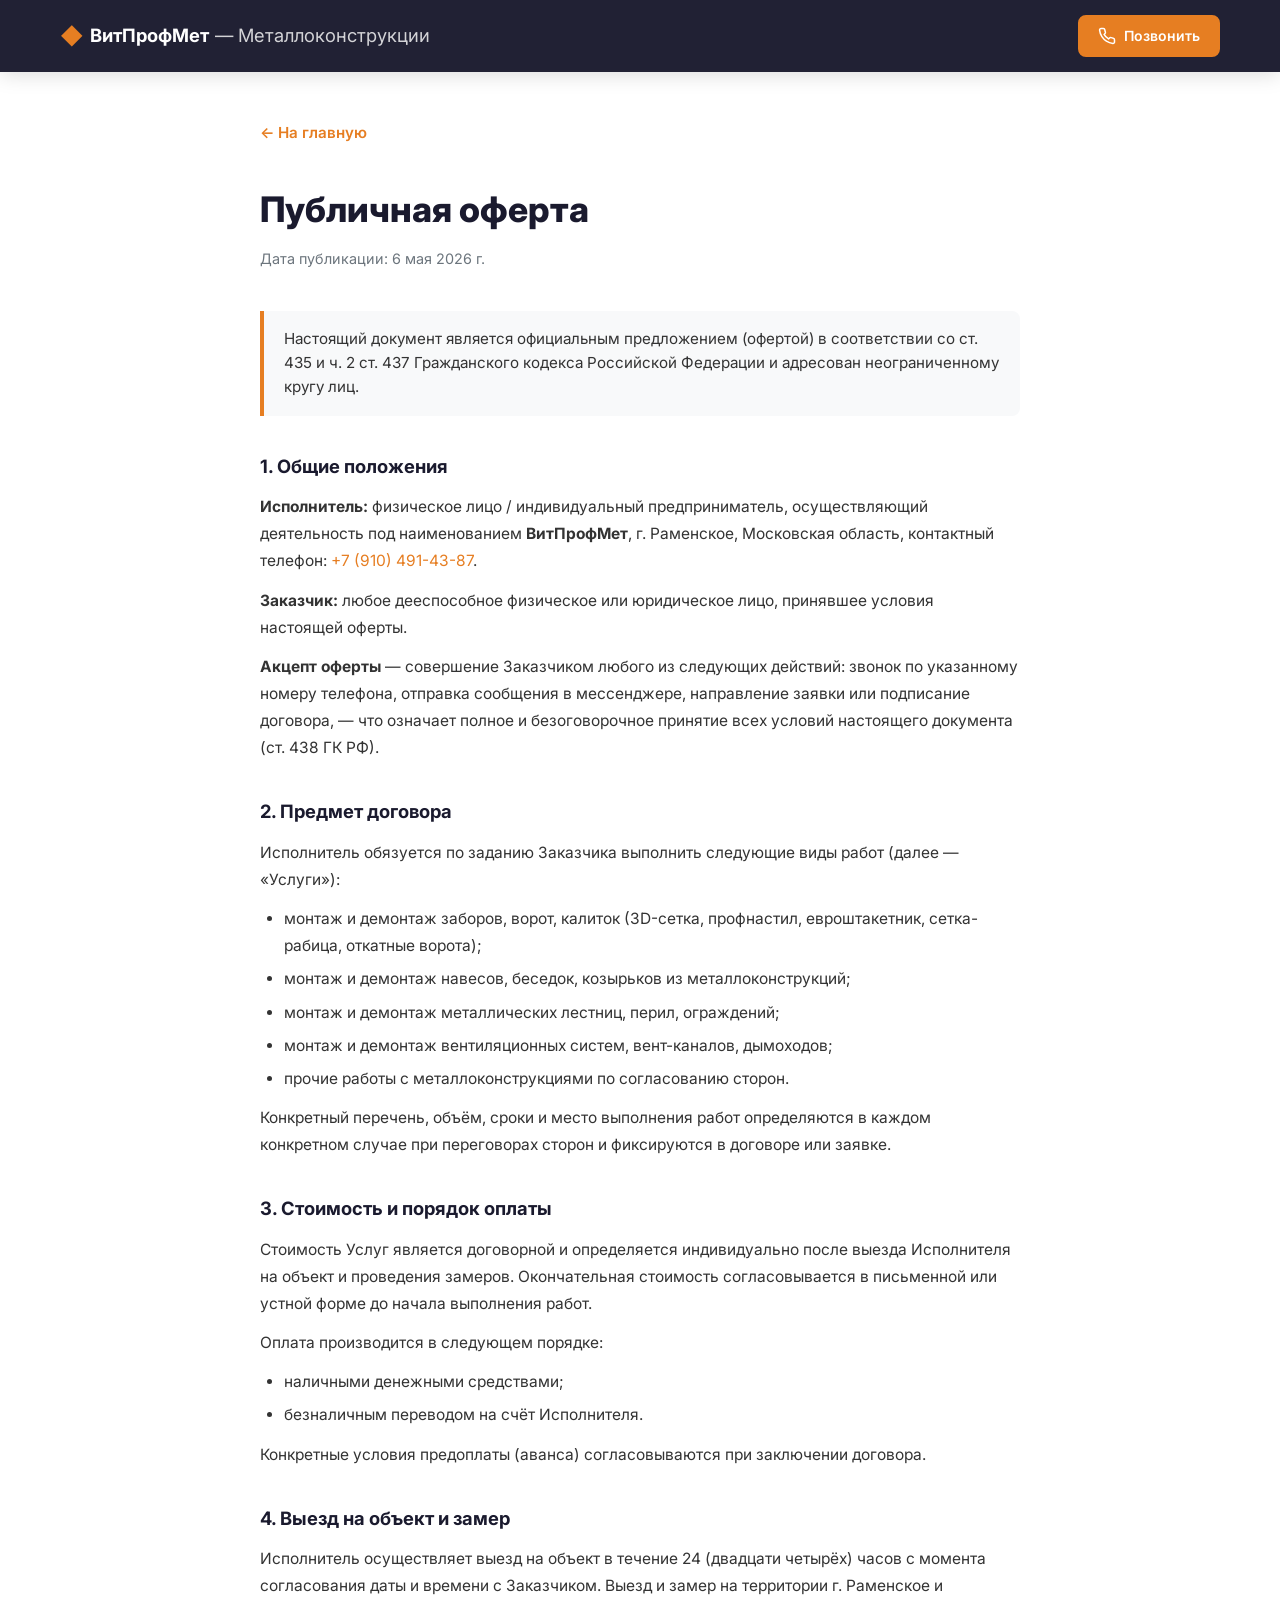
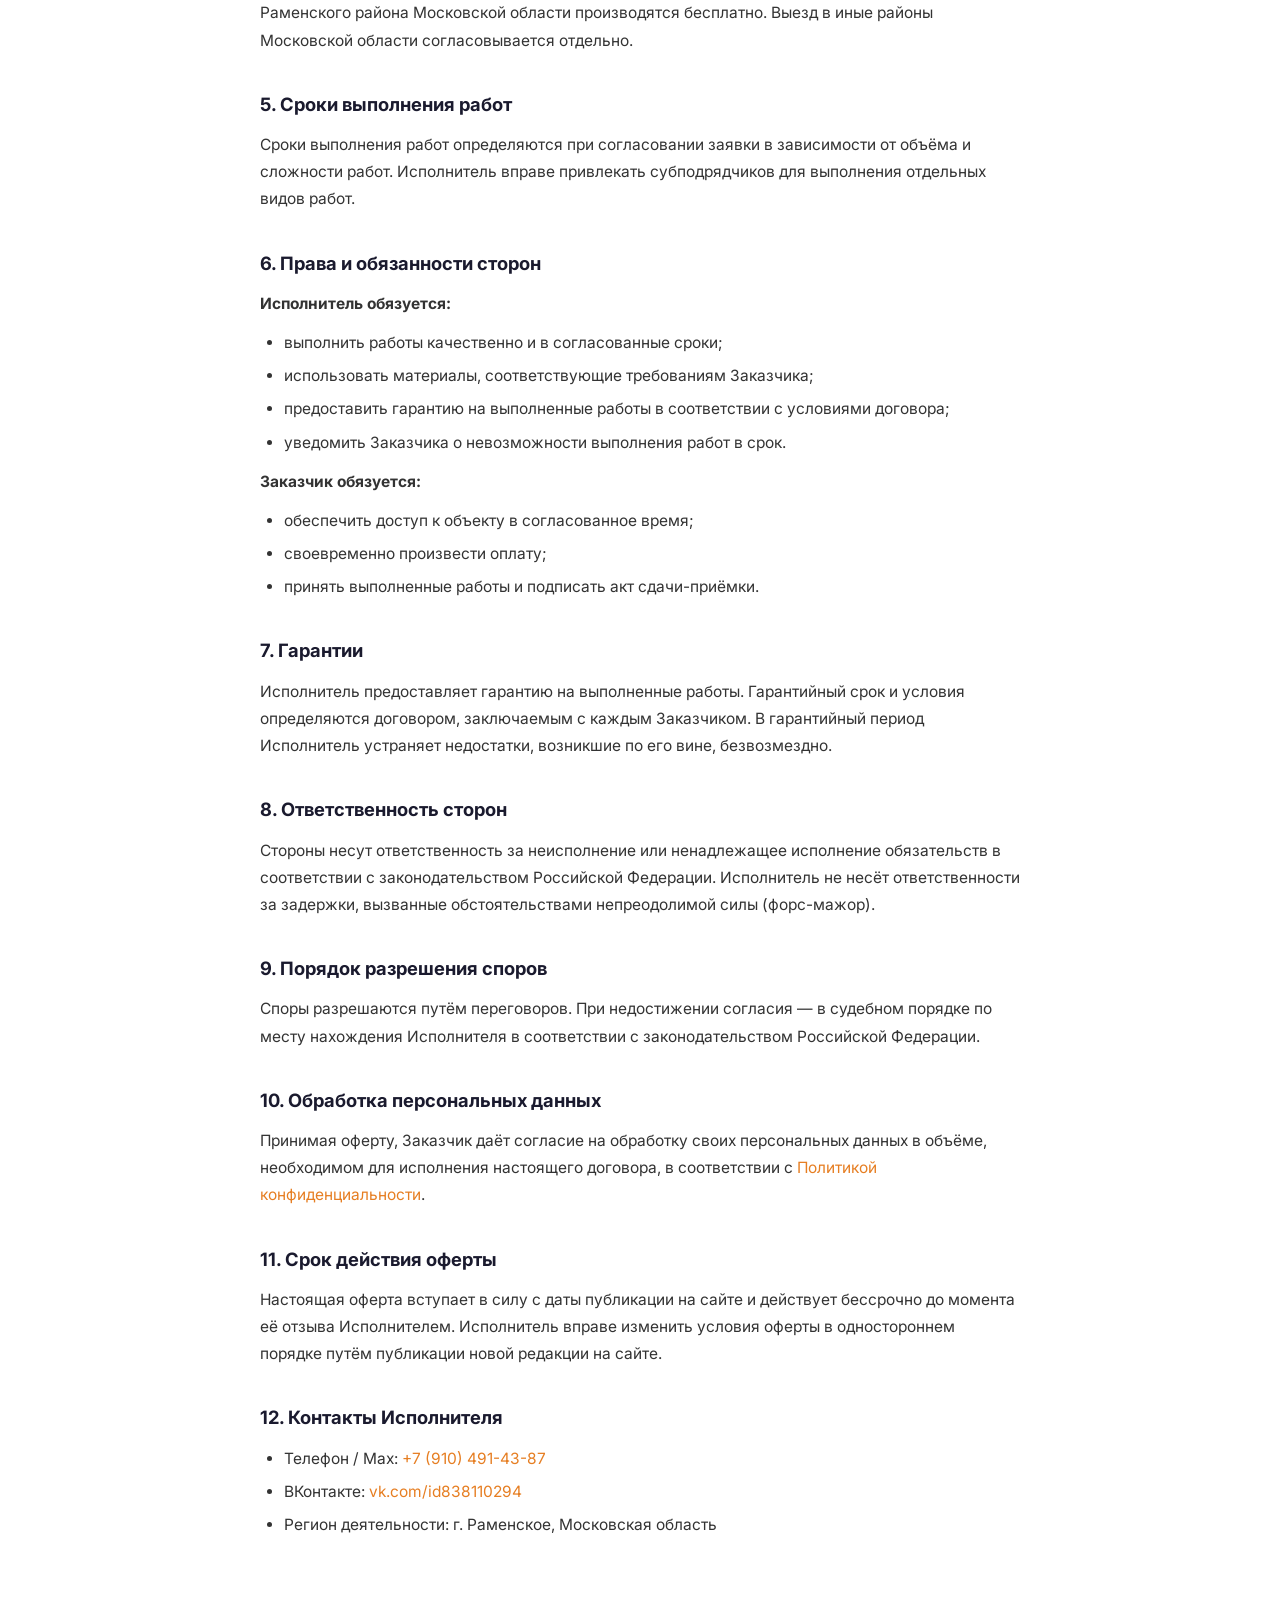
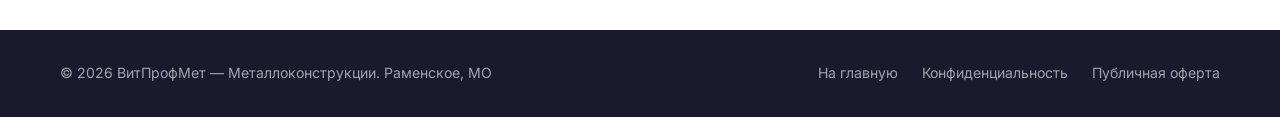
==== offer.html @ 7f03162c "feat: политика конфиденциальности и публичная оферта (152-ФЗ, ст.437 ГК РФ)" ====
<!DOCTYPE html>
<html lang="ru">
<head>
    <meta charset="UTF-8">
    <meta name="viewport" content="width=device-width, initial-scale=1.0">
    <meta name="description" content="Публичная оферта ВитПрофМет — условия оказания услуг по монтажу металлоконструкций">
    <meta name="robots" content="noindex, follow">
    <title>Публичная оферта — ВитПрофМет</title>
    <link rel="icon" type="image/svg+xml" href="data:image/svg+xml,%3Csvg xmlns='http://www.w3.org/2000/svg' viewBox='0 0 64 64'%3E%3Crect width='64' height='64' rx='12' fill='%231a1a2e'/%3E%3Ctext x='50%25' y='54%25' text-anchor='middle' dominant-baseline='middle' font-family='Arial,sans-serif' font-weight='800' font-size='30' fill='%23e67e22'%3EВ%3C/text%3E%3C/svg%3E">
    <link rel="preconnect" href="https://fonts.googleapis.com">
    <link rel="preconnect" href="https://fonts.gstatic.com" crossorigin>
    <link href="https://fonts.googleapis.com/css2?family=Inter:wght@400;600;700;800&display=swap" rel="stylesheet">
    <link rel="stylesheet" href="css/style.css">
    <style>
        .legal-page { padding: 120px 0 80px; min-height: 100vh; background: var(--clr-bg); }
        .legal-page .container { max-width: 800px; }
        .legal-page h1 { font-size: clamp(1.6rem, 3vw, 2.2rem); font-weight: 800; color: var(--clr-dark); margin-bottom: 8px; }
        .legal-page .legal-date { color: var(--clr-text-muted); font-size: 0.9rem; margin-bottom: 40px; }
        .legal-page h2 { font-size: 1.15rem; font-weight: 700; color: var(--clr-dark); margin: 36px 0 12px; }
        .legal-page p, .legal-page li { color: var(--clr-text); line-height: 1.75; font-size: 0.97rem; margin-bottom: 12px; }
        .legal-page ul, .legal-page ol { padding-left: 24px; margin-bottom: 12px; }
        .legal-page ul li, .legal-page ol li { margin-bottom: 6px; }
        .legal-page a { color: var(--clr-accent); }
        .legal-page a:hover { text-decoration: underline; }
        .legal-back { display: inline-flex; align-items: center; gap: 8px; color: var(--clr-accent); font-weight: 600; margin-bottom: 36px; font-size: 0.95rem; transition: gap 0.2s; }
        .legal-back:hover { gap: 12px; }
        .header { background: rgba(26,26,46,0.97) !important; }
        .offer-box { background: var(--clr-light); border-left: 4px solid var(--clr-accent); border-radius: 0 var(--radius-sm) var(--radius-sm) 0; padding: 16px 20px; margin: 24px 0; font-size: 0.95rem; color: var(--clr-text); }
    </style>
</head>
<body>

    <header class="header scrolled" id="header">
        <div class="container header__inner">
            <a href="index.html" class="header__logo">
                <span class="logo__icon">&#9670;</span>
                ВитПрофМет<span class="logo__accent"> — Металлоконструкции</span>
            </a>
            <a href="tel:+79104914387" class="header__phone btn btn--small">
                <svg width="18" height="18" viewBox="0 0 24 24" fill="none" stroke="currentColor" stroke-width="2" stroke-linecap="round" stroke-linejoin="round"><path d="M22 16.92v3a2 2 0 0 1-2.18 2 19.79 19.79 0 0 1-8.63-3.07 19.5 19.5 0 0 1-6-6 19.79 19.79 0 0 1-3.07-8.67A2 2 0 0 1 4.11 2h3a2 2 0 0 1 2 1.72c.127.96.361 1.903.7 2.81a2 2 0 0 1-.45 2.11L8.09 9.91a16 16 0 0 0 6 6l1.27-1.27a2 2 0 0 1 2.11-.45c.907.339 1.85.573 2.81.7A2 2 0 0 1 22 16.92z"/></svg>
                Позвонить
            </a>
        </div>
    </header>

    <main class="legal-page">
        <div class="container">
            <a href="index.html" class="legal-back">&#8592; На главную</a>

            <h1>Публичная оферта</h1>
            <p class="legal-date">Дата публикации: 6 мая 2026 г.</p>

            <div class="offer-box">
                Настоящий документ является официальным предложением (офертой) в соответствии со ст. 435 и ч. 2 ст. 437 Гражданского кодекса Российской Федерации и адресован неограниченному кругу лиц.
            </div>

            <h2>1. Общие положения</h2>
            <p><strong>Исполнитель:</strong> физическое лицо / индивидуальный предприниматель, осуществляющий деятельность под наименованием <strong>ВитПрофМет</strong>, г. Раменское, Московская область, контактный телефон: <a href="tel:+79104914387">+7 (910) 491-43-87</a>.</p>
            <p><strong>Заказчик:</strong> любое дееспособное физическое или юридическое лицо, принявшее условия настоящей оферты.</p>
            <p><strong>Акцепт оферты</strong> — совершение Заказчиком любого из следующих действий: звонок по указанному номеру телефона, отправка сообщения в мессенджере, направление заявки или подписание договора, — что означает полное и безоговорочное принятие всех условий настоящего документа (ст. 438 ГК РФ).</p>

            <h2>2. Предмет договора</h2>
            <p>Исполнитель обязуется по заданию Заказчика выполнить следующие виды работ (далее — «Услуги»):</p>
            <ul>
                <li>монтаж и демонтаж заборов, ворот, калиток (3D-сетка, профнастил, евроштакетник, сетка-рабица, откатные ворота);</li>
                <li>монтаж и демонтаж навесов, беседок, козырьков из металлоконструкций;</li>
                <li>монтаж и демонтаж металлических лестниц, перил, ограждений;</li>
                <li>монтаж и демонтаж вентиляционных систем, вент-каналов, дымоходов;</li>
                <li>прочие работы с металлоконструкциями по согласованию сторон.</li>
            </ul>
            <p>Конкретный перечень, объём, сроки и место выполнения работ определяются в каждом конкретном случае при переговорах сторон и фиксируются в договоре или заявке.</p>

            <h2>3. Стоимость и порядок оплаты</h2>
            <p>Стоимость Услуг является договорной и определяется индивидуально после выезда Исполнителя на объект и проведения замеров. Окончательная стоимость согласовывается в письменной или устной форме до начала выполнения работ.</p>
            <p>Оплата производится в следующем порядке:</p>
            <ul>
                <li>наличными денежными средствами;</li>
                <li>безналичным переводом на счёт Исполнителя.</li>
            </ul>
            <p>Конкретные условия предоплаты (аванса) согласовываются при заключении договора.</p>

            <h2>4. Выезд на объект и замер</h2>
            <p>Исполнитель осуществляет выезд на объект в течение 24 (двадцати четырёх) часов с момента согласования даты и времени с Заказчиком. Выезд и замер на территории г. Раменское и Раменского района Московской области производятся бесплатно. Выезд в иные районы Московской области согласовывается отдельно.</p>

            <h2>5. Сроки выполнения работ</h2>
            <p>Сроки выполнения работ определяются при согласовании заявки в зависимости от объёма и сложности работ. Исполнитель вправе привлекать субподрядчиков для выполнения отдельных видов работ.</p>

            <h2>6. Права и обязанности сторон</h2>
            <p><strong>Исполнитель обязуется:</strong></p>
            <ul>
                <li>выполнить работы качественно и в согласованные сроки;</li>
                <li>использовать материалы, соответствующие требованиям Заказчика;</li>
                <li>предоставить гарантию на выполненные работы в соответствии с условиями договора;</li>
                <li>уведомить Заказчика о невозможности выполнения работ в срок.</li>
            </ul>
            <p><strong>Заказчик обязуется:</strong></p>
            <ul>
                <li>обеспечить доступ к объекту в согласованное время;</li>
                <li>своевременно произвести оплату;</li>
                <li>принять выполненные работы и подписать акт сдачи-приёмки.</li>
            </ul>

            <h2>7. Гарантии</h2>
            <p>Исполнитель предоставляет гарантию на выполненные работы. Гарантийный срок и условия определяются договором, заключаемым с каждым Заказчиком. В гарантийный период Исполнитель устраняет недостатки, возникшие по его вине, безвозмездно.</p>

            <h2>8. Ответственность сторон</h2>
            <p>Стороны несут ответственность за неисполнение или ненадлежащее исполнение обязательств в соответствии с законодательством Российской Федерации. Исполнитель не несёт ответственности за задержки, вызванные обстоятельствами непреодолимой силы (форс-мажор).</p>

            <h2>9. Порядок разрешения споров</h2>
            <p>Споры разрешаются путём переговоров. При недостижении согласия — в судебном порядке по месту нахождения Исполнителя в соответствии с законодательством Российской Федерации.</p>

            <h2>10. Обработка персональных данных</h2>
            <p>Принимая оферту, Заказчик даёт согласие на обработку своих персональных данных в объёме, необходимом для исполнения настоящего договора, в соответствии с <a href="privacy.html">Политикой конфиденциальности</a>.</p>

            <h2>11. Срок действия оферты</h2>
            <p>Настоящая оферта вступает в силу с даты публикации на сайте и действует бессрочно до момента её отзыва Исполнителем. Исполнитель вправе изменить условия оферты в одностороннем порядке путём публикации новой редакции на сайте.</p>

            <h2>12. Контакты Исполнителя</h2>
            <ul>
                <li>Телефон / Max: <a href="tel:+79104914387">+7 (910) 491-43-87</a></li>
                <li>ВКонтакте: <a href="https://vk.com/id838110294" target="_blank" rel="noopener">vk.com/id838110294</a></li>
                <li>Регион деятельности: г. Раменское, Московская область</li>
            </ul>
        </div>
    </main>

    <footer class="footer">
        <div class="container footer__inner">
            <p class="footer__copy">&copy; 2026 ВитПрофМет — Металлоконструкции. Раменское, МО</p>
            <div class="footer__links">
                <a href="index.html">На главную</a>
                <a href="privacy.html">Конфиденциальность</a>
                <a href="offer.html">Публичная оферта</a>
            </div>
        </div>
    </footer>

</body>
</html>
---- css/style.css ----
/* ===== RESET & BASE ===== */
*,
*::before,
*::after {
    margin: 0;
    padding: 0;
    box-sizing: border-box;
}

:root {
    --clr-dark: #1a1a2e;
    --clr-dark-alt: #16213e;
    --clr-accent: #e67e22;
    --clr-accent-hover: #d35400;
    --clr-light: #f8f9fa;
    --clr-bg: #ffffff;
    --clr-text: #333333;
    --clr-text-muted: #6c757d;
    --clr-border: #dee2e6;
    --font: 'Inter', system-ui, -apple-system, sans-serif;
    --header-h: 72px;
    --radius: 12px;
    --radius-sm: 8px;
    --shadow: 0 4px 24px rgba(0, 0, 0, 0.08);
    --shadow-lg: 0 8px 40px rgba(0, 0, 0, 0.12);
    --transition: 0.3s ease;
}

html {
    scroll-behavior: smooth;
    scroll-padding-top: var(--header-h);
}

body {
    font-family: var(--font);
    color: var(--clr-text);
    background: var(--clr-bg);
    line-height: 1.6;
    -webkit-font-smoothing: antialiased;
}

img {
    display: block;
    max-width: 100%;
    height: auto;
}

a {
    text-decoration: none;
    color: inherit;
}

.container {
    width: 100%;
    max-width: 1200px;
    margin: 0 auto;
    padding: 0 20px;
}

/* ===== BUTTONS ===== */
.btn {
    display: inline-flex;
    align-items: center;
    gap: 8px;
    font-family: var(--font);
    font-weight: 600;
    border: 2px solid transparent;
    border-radius: var(--radius-sm);
    cursor: pointer;
    transition: all var(--transition);
    white-space: nowrap;
}

.btn--small {
    padding: 8px 18px;
    font-size: 0.875rem;
}

.btn--large {
    padding: 14px 32px;
    font-size: 1.05rem;
}

.btn--primary {
    background: var(--clr-accent);
    color: #fff;
    border-color: var(--clr-accent);
}

.btn--primary:hover {
    background: var(--clr-accent-hover);
    border-color: var(--clr-accent-hover);
    transform: translateY(-2px);
    box-shadow: 0 4px 16px rgba(230, 126, 34, 0.4);
}

.btn--outline {
    background: transparent;
    color: #fff;
    border-color: rgba(255, 255, 255, 0.5);
}

.btn--outline:hover {
    background: rgba(255, 255, 255, 0.1);
    border-color: #fff;
    transform: translateY(-2px);
}

/* ===== HEADER ===== */
.header {
    position: fixed;
    top: 0;
    left: 0;
    right: 0;
    z-index: 1000;
    height: var(--header-h);
    background: transparent;
    transition: all var(--transition);
}

.header.scrolled {
    background: rgba(26, 26, 46, 0.95);
    backdrop-filter: blur(12px);
    box-shadow: 0 2px 20px rgba(0, 0, 0, 0.15);
}

.header__inner {
    display: flex;
    align-items: center;
    justify-content: space-between;
    height: 100%;
}

.header__logo {
    font-size: 1.15rem;
    font-weight: 700;
    color: #fff;
    display: flex;
    align-items: center;
    gap: 6px;
}

.logo__icon {
    color: var(--clr-accent);
    font-size: 1.4rem;
}

.logo__accent {
    font-weight: 400;
    opacity: 0.8;
}

.header__nav {
    display: flex;
    gap: 32px;
}

.nav__link {
    color: rgba(255, 255, 255, 0.85);
    font-size: 0.95rem;
    font-weight: 500;
    transition: color var(--transition);
    position: relative;
}

.nav__link::after {
    content: '';
    position: absolute;
    bottom: -4px;
    left: 0;
    width: 0;
    height: 2px;
    background: var(--clr-accent);
    transition: width var(--transition);
}

.nav__link:hover {
    color: #fff;
}

.nav__link:hover::after {
    width: 100%;
}

.header__phone {
    background: var(--clr-accent);
    color: #fff;
    border-color: var(--clr-accent);
}

.header__phone:hover {
    background: var(--clr-accent-hover);
    border-color: var(--clr-accent-hover);
}

.burger {
    display: none;
    flex-direction: column;
    gap: 5px;
    background: none;
    border: none;
    cursor: pointer;
    padding: 4px;
    z-index: 1001;
}

.burger span {
    display: block;
    width: 26px;
    height: 2.5px;
    background: #fff;
    border-radius: 2px;
    transition: all var(--transition);
}

.burger.active span:nth-child(1) {
    transform: rotate(45deg) translate(5px, 5px);
}

.burger.active span:nth-child(2) {
    opacity: 0;
}

.burger.active span:nth-child(3) {
    transform: rotate(-45deg) translate(5px, -5px);
}

/* ===== HERO ===== */
.hero {
    position: relative;
    min-height: 100vh;
    display: flex;
    align-items: center;
    justify-content: center;
    background: url('../img/full/canopies-05.jpg') center/cover no-repeat;
    overflow: hidden;
}

.hero__overlay {
    position: absolute;
    inset: 0;
    background: linear-gradient(
        135deg,
        rgba(26, 26, 46, 0.92) 0%,
        rgba(22, 33, 62, 0.82) 50%,
        rgba(26, 26, 46, 0.88) 100%
    );
}

.hero__content {
    position: relative;
    z-index: 1;
    text-align: center;
    padding: 120px 20px 80px;
}

.hero__title {
    font-size: clamp(2rem, 5vw, 3.5rem);
    font-weight: 800;
    color: #fff;
    line-height: 1.15;
    margin-bottom: 20px;
}

.hero__title span {
    color: var(--clr-accent);
}

.hero__subtitle {
    font-size: clamp(1rem, 2vw, 1.25rem);
    color: rgba(255, 255, 255, 0.75);
    max-width: 600px;
    margin: 0 auto 40px;
    line-height: 1.7;
}

.hero__actions {
    display: flex;
    gap: 16px;
    justify-content: center;
    flex-wrap: wrap;
}

.hero__badge {
    display: inline-flex;
    align-items: center;
    gap: 10px;
    padding: 8px 18px;
    background: rgba(230, 126, 34, 0.12);
    border: 1px solid rgba(230, 126, 34, 0.35);
    color: #fff;
    font-size: 0.88rem;
    font-weight: 500;
    border-radius: 100px;
    margin-bottom: 28px;
    backdrop-filter: blur(8px);
    animation: fadeInDown 0.8s ease;
}

.hero__badge-dot {
    width: 8px;
    height: 8px;
    border-radius: 50%;
    background: var(--clr-accent);
    box-shadow: 0 0 0 0 rgba(230, 126, 34, 0.7);
    animation: pulse 2s infinite;
}

.hero__grid {
    position: absolute;
    inset: 0;
    background-image:
        linear-gradient(rgba(255, 255, 255, 0.04) 1px, transparent 1px),
        linear-gradient(90deg, rgba(255, 255, 255, 0.04) 1px, transparent 1px);
    background-size: 60px 60px;
    -webkit-mask-image: radial-gradient(ellipse at center, #000 20%, transparent 75%);
    mask-image: radial-gradient(ellipse at center, #000 20%, transparent 75%);
    z-index: 0;
}

.hero__stats {
    display: grid;
    grid-template-columns: repeat(4, 1fr);
    gap: 20px;
    max-width: 720px;
    margin: 56px auto 0;
    padding-top: 36px;
    border-top: 1px solid rgba(255, 255, 255, 0.12);
}

.hero-stat {
    text-align: center;
}

.hero-stat__num {
    font-size: clamp(1.6rem, 3.5vw, 2.4rem);
    font-weight: 800;
    color: var(--clr-accent);
    line-height: 1;
    margin-bottom: 6px;
    font-variant-numeric: tabular-nums;
}

.hero-stat__label {
    font-size: 0.85rem;
    color: rgba(255, 255, 255, 0.6);
    text-transform: uppercase;
    letter-spacing: 0.08em;
}

.hero__scroll {
    position: absolute;
    bottom: 24px;
    left: 50%;
    transform: translateX(-50%);
    z-index: 2;
    opacity: 0.7;
    transition: opacity var(--transition);
}

.hero__scroll:hover {
    opacity: 1;
}

.hero__scroll-mouse {
    display: block;
    width: 22px;
    height: 36px;
    border: 2px solid rgba(255, 255, 255, 0.6);
    border-radius: 14px;
    position: relative;
}

.hero__scroll-mouse span {
    position: absolute;
    top: 6px;
    left: 50%;
    transform: translateX(-50%);
    width: 3px;
    height: 8px;
    background: #fff;
    border-radius: 2px;
    animation: scrollWheel 1.8s infinite;
}

@keyframes scrollWheel {
    0% { opacity: 1; top: 6px; }
    100% { opacity: 0; top: 20px; }
}

@keyframes pulse {
    0% { box-shadow: 0 0 0 0 rgba(230, 126, 34, 0.7); }
    70% { box-shadow: 0 0 0 10px rgba(230, 126, 34, 0); }
    100% { box-shadow: 0 0 0 0 rgba(230, 126, 34, 0); }
}

@keyframes fadeInDown {
    from { opacity: 0; transform: translateY(-20px); }
    to { opacity: 1; transform: translateY(0); }
}

/* ===== REVEAL ANIMATIONS ===== */
.reveal {
    opacity: 0;
    transform: translateY(30px);
    transition: opacity 0.7s ease, transform 0.7s ease;
}

.reveal.is-visible {
    opacity: 1;
    transform: translateY(0);
}

@media (prefers-reduced-motion: reduce) {
    .reveal { opacity: 1; transform: none; transition: none; }
    .hero__badge, .hero-stat__num, .hero__scroll-mouse span { animation: none; }
}

/* ===== FAB (mobile call button) ===== */
.fab-call {
    position: fixed;
    bottom: 20px;
    right: 20px;
    width: 56px;
    height: 56px;
    background: var(--clr-accent);
    color: #fff;
    border-radius: 50%;
    display: none;
    align-items: center;
    justify-content: center;
    box-shadow: 0 8px 24px rgba(230, 126, 34, 0.45);
    z-index: 900;
    animation: pulseFab 2.5s infinite;
}

@keyframes pulseFab {
    0%, 100% { box-shadow: 0 8px 24px rgba(230, 126, 34, 0.45), 0 0 0 0 rgba(230, 126, 34, 0.5); }
    50% { box-shadow: 0 8px 24px rgba(230, 126, 34, 0.45), 0 0 0 14px rgba(230, 126, 34, 0); }
}

/* ===== SECTION TITLES ===== */
.section__title {
    text-align: center;
    font-size: clamp(1.6rem, 3.5vw, 2.4rem);
    font-weight: 800;
    color: var(--clr-dark);
    margin-bottom: 12px;
}

.section__subtitle {
    text-align: center;
    color: var(--clr-text-muted);
    font-size: 1.05rem;
    max-width: 520px;
    margin: 0 auto 48px;
}

/* ===== ABOUT ===== */
.about {
    padding: 100px 0;
    background: var(--clr-dark);
    position: relative;
    overflow: hidden;
}

.about::before {
    content: '';
    position: absolute;
    top: -100px;
    right: -100px;
    width: 400px;
    height: 400px;
    background: radial-gradient(circle, rgba(230, 126, 34, 0.15) 0%, transparent 70%);
    pointer-events: none;
}

.section__title--light {
    color: #fff;
}

.section__subtitle--light {
    color: rgba(255, 255, 255, 0.55);
}

.about__grid {
    display: grid;
    grid-template-columns: repeat(auto-fit, minmax(260px, 1fr));
    gap: 20px;
    position: relative;
    z-index: 1;
}

.about-card {
    background: rgba(255, 255, 255, 0.04);
    border: 1px solid rgba(255, 255, 255, 0.08);
    border-radius: var(--radius);
    padding: 32px 28px;
    text-align: left;
    transition: all var(--transition);
    position: relative;
    overflow: hidden;
}

.about-card::before {
    content: '';
    position: absolute;
    left: 0;
    top: 0;
    bottom: 0;
    width: 3px;
    background: var(--clr-accent);
    transform: scaleY(0);
    transform-origin: top;
    transition: transform var(--transition);
}

.about-card:hover {
    background: rgba(255, 255, 255, 0.07);
    border-color: rgba(230, 126, 34, 0.4);
    transform: translateY(-4px);
}

.about-card:hover::before {
    transform: scaleY(1);
}

.about-card__icon {
    width: 52px;
    height: 52px;
    display: flex;
    align-items: center;
    justify-content: center;
    background: rgba(230, 126, 34, 0.12);
    color: var(--clr-accent);
    border-radius: var(--radius-sm);
    margin-bottom: 18px;
    transition: all var(--transition);
}

.about-card:hover .about-card__icon {
    background: var(--clr-accent);
    color: #fff;
    transform: scale(1.05) rotate(-4deg);
}

.about-card__title {
    font-size: 1.1rem;
    font-weight: 700;
    color: #fff;
    margin-bottom: 8px;
    line-height: 1.3;
}

.about-card__label {
    font-size: 0.92rem;
    color: rgba(255, 255, 255, 0.6);
    line-height: 1.5;
}

/* ===== PROCESS ===== */
.process {
    padding: 100px 0;
    background: var(--clr-light);
}

.process__grid {
    display: grid;
    grid-template-columns: repeat(4, 1fr);
    gap: 24px;
    counter-reset: step;
    position: relative;
}

.process__grid::before {
    content: '';
    position: absolute;
    top: 40px;
    left: 12%;
    right: 12%;
    height: 2px;
    background: repeating-linear-gradient(90deg, var(--clr-accent) 0 8px, transparent 8px 16px);
    opacity: 0.4;
    z-index: 0;
}

.process-step {
    background: #fff;
    border-radius: var(--radius);
    padding: 30px 24px;
    text-align: center;
    box-shadow: var(--shadow);
    position: relative;
    z-index: 1;
    transition: transform var(--transition), box-shadow var(--transition);
}

.process-step:hover {
    transform: translateY(-6px);
    box-shadow: var(--shadow-lg);
}

.process-step__num {
    display: inline-flex;
    align-items: center;
    justify-content: center;
    width: 56px;
    height: 56px;
    border-radius: 50%;
    background: linear-gradient(135deg, var(--clr-accent) 0%, var(--clr-accent-hover) 100%);
    color: #fff;
    font-size: 1.15rem;
    font-weight: 800;
    margin: 0 auto 18px;
    box-shadow: 0 6px 18px rgba(230, 126, 34, 0.35);
}

.process-step__title {
    font-size: 1.2rem;
    font-weight: 700;
    color: var(--clr-dark);
    margin-bottom: 10px;
}

.process-step__text {
    font-size: 0.95rem;
    color: var(--clr-text-muted);
    line-height: 1.55;
}

/* ===== CTA ===== */
.cta {
    padding: 70px 0;
    background: linear-gradient(135deg, var(--clr-accent) 0%, var(--clr-accent-hover) 100%);
    position: relative;
    overflow: hidden;
}

.cta::before,
.cta::after {
    content: '';
    position: absolute;
    border-radius: 50%;
    background: rgba(255, 255, 255, 0.08);
    pointer-events: none;
}

.cta::before {
    width: 300px;
    height: 300px;
    top: -150px;
    left: -80px;
}

.cta::after {
    width: 240px;
    height: 240px;
    bottom: -120px;
    right: -60px;
}

.cta__inner {
    display: flex;
    align-items: center;
    justify-content: space-between;
    gap: 40px;
    flex-wrap: wrap;
    position: relative;
    z-index: 1;
}

.cta__title {
    font-size: clamp(1.6rem, 3vw, 2.25rem);
    font-weight: 800;
    color: #fff;
    margin-bottom: 8px;
}

.cta__subtitle {
    color: rgba(255, 255, 255, 0.9);
    font-size: 1.05rem;
    max-width: 560px;
}

.cta__actions {
    display: flex;
    gap: 14px;
    flex-wrap: wrap;
}

.btn--light {
    background: #fff;
    color: var(--clr-accent);
    border-color: #fff;
}

.btn--light:hover {
    background: var(--clr-dark);
    color: #fff;
    border-color: var(--clr-dark);
    transform: translateY(-2px);
}

.cta .btn--primary {
    background: var(--clr-dark);
    border-color: var(--clr-dark);
}

.cta .btn--primary:hover {
    background: #0d0d1a;
    border-color: #0d0d1a;
    box-shadow: 0 4px 16px rgba(0, 0, 0, 0.3);
}

/* ===== SERVICES ===== */
.services {
    padding: 100px 0;
    background: var(--clr-light);
}

.services__grid {
    display: grid;
    grid-template-columns: repeat(auto-fit, minmax(260px, 1fr));
    gap: 24px;
}

.service-card {
    display: flex;
    flex-direction: column;
    align-items: center;
    text-align: center;
    background: var(--clr-bg);
    border-radius: var(--radius);
    padding: 40px 28px 32px;
    box-shadow: var(--shadow);
    transition: all var(--transition);
    cursor: pointer;
    border: 2px solid transparent;
}

.service-card:hover {
    transform: translateY(-6px);
    box-shadow: var(--shadow-lg);
    border-color: var(--clr-accent);
}

.service-card__icon {
    width: 64px;
    height: 64px;
    margin-bottom: 20px;
    color: var(--clr-accent);
}

.service-card__icon svg {
    width: 100%;
    height: 100%;
}

.service-card__title {
    font-size: 1.2rem;
    font-weight: 700;
    margin-bottom: 12px;
    color: var(--clr-dark);
}

.service-card__text {
    font-size: 0.92rem;
    color: var(--clr-text-muted);
    line-height: 1.6;
    margin-bottom: 20px;
    flex-grow: 1;
}

.service-card__link {
    font-size: 0.9rem;
    font-weight: 600;
    color: var(--clr-accent);
    transition: color var(--transition);
}

.service-card:hover .service-card__link {
    color: var(--clr-accent-hover);
}

/* ===== PORTFOLIO ===== */
.portfolio {
    padding: 100px 0;
}

.portfolio__filters {
    display: flex;
    justify-content: center;
    flex-wrap: wrap;
    gap: 10px;
    margin-bottom: 40px;
}

.filter-btn {
    display: inline-flex;
    align-items: center;
    gap: 6px;
    padding: 10px 22px;
    background: var(--clr-light);
    border: 2px solid var(--clr-border);
    border-radius: 50px;
    font-family: var(--font);
    font-size: 0.9rem;
    font-weight: 600;
    color: var(--clr-text-muted);
    cursor: pointer;
    transition: all var(--transition);
}

.filter-btn:hover {
    border-color: var(--clr-accent);
    color: var(--clr-accent);
}

.filter-btn.active {
    background: var(--clr-accent);
    border-color: var(--clr-accent);
    color: #fff;
}

.filter-count {
    font-size: 0.78rem;
    opacity: 0.7;
}

.gallery {
    display: grid;
    grid-template-columns: repeat(auto-fill, minmax(200px, 1fr));
    gap: 12px;
}

.gallery-item {
    position: relative;
    border-radius: var(--radius-sm);
    overflow: hidden;
    cursor: pointer;
    aspect-ratio: 4 / 3;
    background: var(--clr-light);
}

.gallery-item img {
    width: 100%;
    height: 100%;
    object-fit: cover;
    transition: transform 0.4s ease, opacity 0.3s ease;
}

.gallery-item::after {
    content: '';
    position: absolute;
    inset: 0;
    background: rgba(26, 26, 46, 0);
    transition: background var(--transition);
}

.gallery-item:hover img {
    transform: scale(1.08);
}

.gallery-item:hover::after {
    background: rgba(26, 26, 46, 0.2);
}

.gallery-item.hidden {
    display: none;
}

/* ===== CONTACTS ===== */
.contacts {
    padding: 100px 0;
    background: var(--clr-light);
}

.contacts__grid {
    display: grid;
    grid-template-columns: repeat(auto-fit, minmax(240px, 1fr));
    gap: 24px;
}

.contact-card {
    display: flex;
    flex-direction: column;
    align-items: center;
    text-align: center;
    background: var(--clr-bg);
    border-radius: var(--radius);
    padding: 36px 24px;
    box-shadow: var(--shadow);
    transition: all var(--transition);
    border: 2px solid transparent;
}

.contact-card:hover {
    transform: translateY(-4px);
    box-shadow: var(--shadow-lg);
    border-color: var(--clr-accent);
}

.contact-card--location {
    cursor: default;
}

.contact-card--location:hover {
    transform: none;
    border-color: transparent;
}

.contact-card__icon {
    width: 56px;
    height: 56px;
    display: flex;
    align-items: center;
    justify-content: center;
    background: rgba(230, 126, 34, 0.1);
    color: var(--clr-accent);
    border-radius: 50%;
    margin-bottom: 16px;
}

.contact-card__title {
    font-size: 0.85rem;
    font-weight: 600;
    text-transform: uppercase;
    letter-spacing: 0.08em;
    color: var(--clr-text-muted);
    margin-bottom: 8px;
}

.contact-card__value {
    font-size: 1.1rem;
    font-weight: 600;
    color: var(--clr-dark);
}

/* ===== FOOTER ===== */
.footer {
    background: var(--clr-dark);
    color: rgba(255, 255, 255, 0.6);
    padding: 32px 0;
}

.footer__inner {
    display: flex;
    align-items: center;
    justify-content: space-between;
    flex-wrap: wrap;
    gap: 16px;
}

.footer__copy {
    font-size: 0.88rem;
}

.footer__links {
    display: flex;
    gap: 24px;
}

.footer__links a {
    font-size: 0.88rem;
    transition: color var(--transition);
}

.footer__links a:hover {
    color: var(--clr-accent);
}

/* ===== LIGHTBOX ===== */
.lightbox {
    position: fixed;
    inset: 0;
    z-index: 2000;
    background: rgba(0, 0, 0, 0.92);
    display: flex;
    align-items: center;
    justify-content: center;
    opacity: 0;
    visibility: hidden;
    transition: opacity 0.3s ease, visibility 0.3s ease;
}

.lightbox.active {
    opacity: 1;
    visibility: visible;
}

.lightbox__img {
    max-width: 90vw;
    max-height: 88vh;
    object-fit: contain;
    border-radius: 4px;
    user-select: none;
    transition: opacity 0.25s ease;
}

.lightbox__close {
    position: absolute;
    top: 16px;
    right: 20px;
    background: none;
    border: none;
    color: #fff;
    font-size: 2.5rem;
    cursor: pointer;
    line-height: 1;
    opacity: 0.7;
    transition: opacity var(--transition);
    z-index: 2001;
}

.lightbox__close:hover {
    opacity: 1;
}

.lightbox__prev,
.lightbox__next {
    position: absolute;
    top: 50%;
    transform: translateY(-50%);
    background: rgba(255, 255, 255, 0.1);
    border: none;
    color: #fff;
    font-size: 2rem;
    cursor: pointer;
    width: 50px;
    height: 50px;
    border-radius: 50%;
    display: flex;
    align-items: center;
    justify-content: center;
    opacity: 0.6;
    transition: all var(--transition);
    z-index: 2001;
}

.lightbox__prev:hover,
.lightbox__next:hover {
    opacity: 1;
    background: rgba(255, 255, 255, 0.2);
}

.lightbox__prev {
    left: 16px;
}

.lightbox__next {
    right: 16px;
}

.lightbox__counter {
    position: absolute;
    bottom: 20px;
    left: 50%;
    transform: translateX(-50%);
    color: rgba(255, 255, 255, 0.6);
    font-size: 0.9rem;
    font-weight: 500;
}

/* ===== RESPONSIVE ===== */
@media (max-width: 768px) {
    :root {
        --header-h: 64px;
    }

    .header__nav {
        position: fixed;
        top: 0;
        right: -100%;
        width: 280px;
        height: 100vh;
        background: var(--clr-dark);
        flex-direction: column;
        padding: 100px 40px 40px;
        gap: 24px;
        transition: right var(--transition);
        box-shadow: -4px 0 20px rgba(0, 0, 0, 0.3);
    }

    .header__nav.open {
        right: 0;
    }

    .nav__link {
        font-size: 1.15rem;
    }

    .header__phone {
        display: none;
    }

    .burger {
        display: flex;
    }

    .logo__accent {
        display: none;
    }

    .hero__content {
        padding: 100px 16px 60px;
    }

    .services {
        padding: 60px 0;
    }

    .about {
        padding: 60px 0;
    }

    .about__grid {
        grid-template-columns: repeat(2, 1fr);
        gap: 12px;
    }

    .about-card__value {
        font-size: 1.9rem;
    }

    .about-card {
        padding: 24px 20px;
    }

    .about__grid {
        grid-template-columns: 1fr;
    }

    .process {
        padding: 60px 0;
    }

    .process__grid {
        grid-template-columns: repeat(2, 1fr);
        gap: 16px;
    }

    .process__grid::before {
        display: none;
    }

    .process-step {
        padding: 24px 18px;
    }

    .cta {
        padding: 50px 0;
    }

    .cta__inner {
        flex-direction: column;
        text-align: center;
        align-items: stretch;
    }

    .cta__actions {
        justify-content: center;
    }

    .hero__stats {
        grid-template-columns: repeat(2, 1fr);
        gap: 24px;
        margin-top: 40px;
        padding-top: 28px;
    }

    .hero__scroll {
        display: none;
    }

    .fab-call {
        display: inline-flex;
    }

    .portfolio {
        padding: 60px 0;
    }

    .contacts {
        padding: 60px 0;
    }

    .gallery {
        grid-template-columns: repeat(2, 1fr);
        gap: 8px;
    }

    .gallery-item {
        border-radius: 6px;
    }

    .section__subtitle {
        margin-bottom: 32px;
    }

    .footer__inner {
        flex-direction: column;
        text-align: center;
    }

    .lightbox__prev {
        left: 8px;
        width: 40px;
        height: 40px;
        font-size: 1.5rem;
    }

    .lightbox__next {
        right: 8px;
        width: 40px;
        height: 40px;
        font-size: 1.5rem;
    }
}

@media (min-width: 769px) and (max-width: 1024px) {
    .gallery {
        grid-template-columns: repeat(3, 1fr);
    }
}

@media (min-width: 1025px) {
    .gallery {
        grid-template-columns: repeat(4, 1fr);
    }
}

@media (max-width: 480px) {
    .hero__actions {
        flex-direction: column;
        align-items: center;
    }

    .btn--large {
        width: 100%;
        justify-content: center;
    }

    .services__grid {
        grid-template-columns: 1fr;
    }

    .contacts__grid {
        grid-template-columns: 1fr;
    }

    .filter-btn {
        padding: 8px 16px;
        font-size: 0.82rem;
    }
}

/* ===== MOBILE MENU OVERLAY ===== */
.nav-overlay {
    position: fixed;
    inset: 0;
    background: rgba(0, 0, 0, 0.5);
    z-index: 999;
    opacity: 0;
    visibility: hidden;
    transition: all var(--transition);
}

.nav-overlay.active {
    opacity: 1;
    visibility: visible;
}

/* ===== ANIMATIONS ===== */
@media (prefers-reduced-motion: reduce) {
    *,
    *::before,
    *::after {
        animation-duration: 0.01ms !important;
        animation-iteration-count: 1 !important;
        transition-duration: 0.01ms !important;
    }

    html {
        scroll-behavior: auto;
    }
}
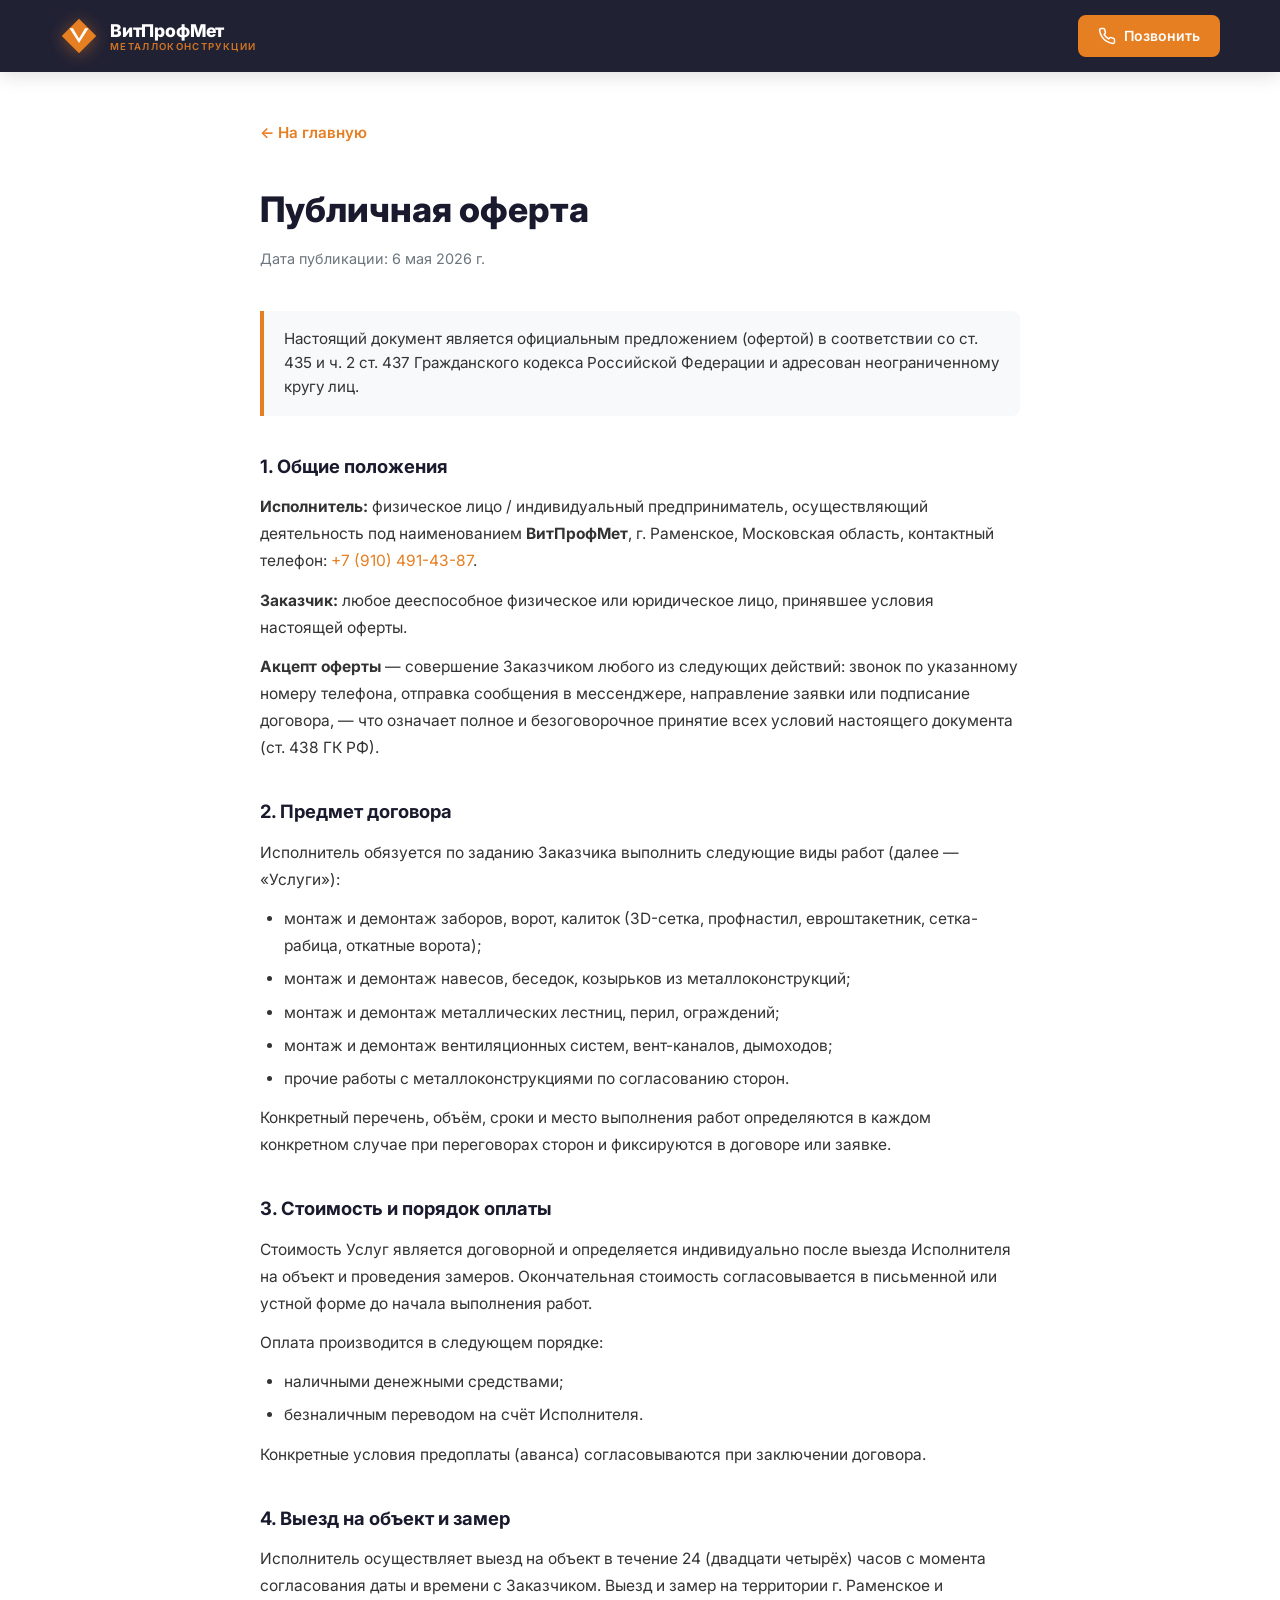
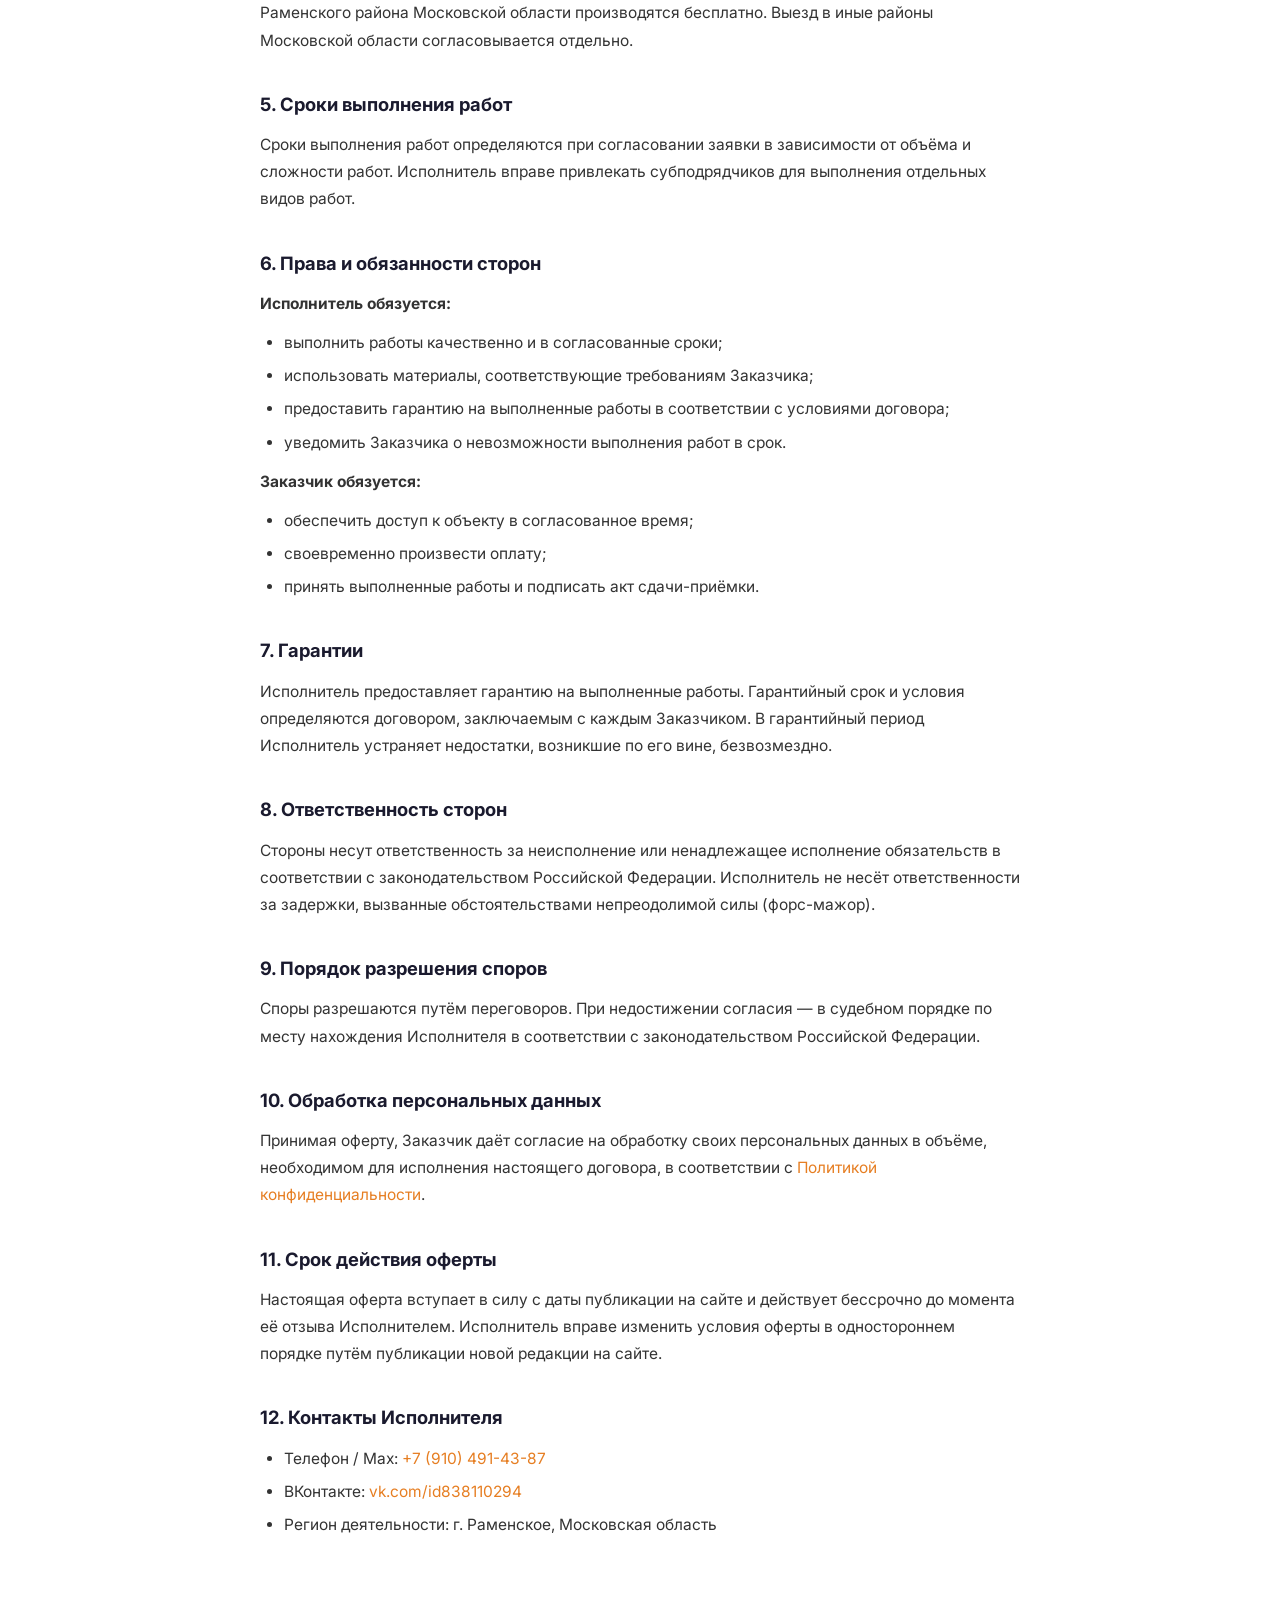
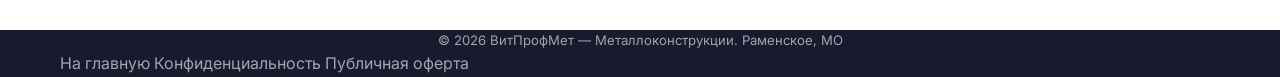
==== commit 106fe666: "feat: новый логотип — SVG-ромб с монограммой + двустрочный текст" ====
--- a/offer.html
+++ b/offer.html
@@ -33,8 +33,14 @@
     <header class="header scrolled" id="header">
         <div class="container header__inner">
             <a href="index.html" class="header__logo">
-                <span class="logo__icon">&#9670;</span>
-                ВитПрофМет<span class="logo__accent"> — Металлоконструкции</span>
+                <svg class="logo__mark" width="38" height="38" viewBox="0 0 44 44" fill="none" xmlns="http://www.w3.org/2000/svg" aria-hidden="true">
+                    <path d="M22 2L42 22L22 42L2 22Z" fill="#e67e22"/>
+                    <path d="M11 13L22 30L33 13L29 13L22 25L15 13Z" fill="white"/>
+                </svg>
+                <span class="logo__text">
+                    <span class="logo__name">ВитПрофМет</span>
+                    <span class="logo__sub">Металлоконструкции</span>
+                </span>
             </a>
             <a href="tel:+79104914387" class="header__phone btn btn--small">
                 <svg width="18" height="18" viewBox="0 0 24 24" fill="none" stroke="currentColor" stroke-width="2" stroke-linecap="round" stroke-linejoin="round"><path d="M22 16.92v3a2 2 0 0 1-2.18 2 19.79 19.79 0 0 1-8.63-3.07 19.5 19.5 0 0 1-6-6 19.79 19.79 0 0 1-3.07-8.67A2 2 0 0 1 4.11 2h3a2 2 0 0 1 2 1.72c.127.96.361 1.903.7 2.81a2 2 0 0 1-.45 2.11L8.09 9.91a16 16 0 0 0 6 6l1.27-1.27a2 2 0 0 1 2.11-.45c.907.339 1.85.573 2.81.7A2 2 0 0 1 22 16.92z"/></svg>
--- a/css/style.css
+++ b/css/style.css
@@ -132,22 +132,44 @@
 }
 
 .header__logo {
-    font-size: 1.15rem;
-    font-weight: 700;
-    color: #fff;
-    display: flex;
-    align-items: center;
-    gap: 6px;
-}
-
-.logo__icon {
+    color: #fff;
+    display: flex;
+    align-items: center;
+    gap: 12px;
+    text-decoration: none;
+}
+
+.logo__mark {
+    flex-shrink: 0;
+    filter: drop-shadow(0 2px 8px rgba(230, 126, 34, 0.45));
+    transition: filter var(--transition), transform var(--transition);
+}
+
+.header__logo:hover .logo__mark {
+    filter: drop-shadow(0 3px 12px rgba(230, 126, 34, 0.7));
+    transform: rotate(6deg) scale(1.05);
+}
+
+.logo__text {
+    display: flex;
+    flex-direction: column;
+    line-height: 1.2;
+}
+
+.logo__name {
+    font-size: 1.1rem;
+    font-weight: 800;
+    color: #fff;
+    letter-spacing: -0.01em;
+}
+
+.logo__sub {
+    font-size: 0.6rem;
+    font-weight: 600;
     color: var(--clr-accent);
-    font-size: 1.4rem;
-}
-
-.logo__accent {
-    font-weight: 400;
-    opacity: 0.8;
+    text-transform: uppercase;
+    letter-spacing: 0.14em;
+    opacity: 0.9;
 }
 
 .header__nav {
@@ -940,33 +962,73 @@
 .footer {
     background: var(--clr-dark);
     color: rgba(255, 255, 255, 0.6);
-    padding: 32px 0;
-}
-
-.footer__inner {
-    display: flex;
-    align-items: center;
-    justify-content: space-between;
-    flex-wrap: wrap;
-    gap: 16px;
+}
+
+.footer__top {
+    display: grid;
+    grid-template-columns: 1.4fr 1fr 1fr;
+    gap: 40px;
+    padding: 48px 0 40px;
+    border-bottom: 1px solid rgba(255,255,255,0.08);
+}
+
+.footer__col--brand p {
+    font-size: 0.88rem;
+    line-height: 1.6;
+    margin-top: 12px;
+}
+
+.footer__logo {
+    display: flex;
+    align-items: center;
+    gap: 12px;
+}
+
+.footer__logo .logo__name {
+    font-size: 1rem;
+    color: #fff;
+}
+
+.footer__logo .logo__sub {
+    color: rgba(255, 255, 255, 0.45);
+    opacity: 1;
+}
+
+.footer__col-title {
+    font-size: 0.78rem;
+    font-weight: 700;
+    text-transform: uppercase;
+    letter-spacing: 0.08em;
+    color: rgba(255,255,255,0.35);
+    margin-bottom: 14px;
+}
+
+.footer__contacts {
+    list-style: none;
+    padding: 0;
+    margin: 0;
+    display: flex;
+    flex-direction: column;
+    gap: 10px;
+}
+
+.footer__contacts a {
+    font-size: 0.9rem;
+    color: rgba(255,255,255,0.6);
+    transition: color var(--transition);
+}
+
+.footer__contacts a:hover {
+    color: var(--clr-accent);
+}
+
+.footer__bottom {
+    padding: 20px 0;
 }
 
 .footer__copy {
-    font-size: 0.88rem;
-}
-
-.footer__links {
-    display: flex;
-    gap: 24px;
-}
-
-.footer__links a {
-    font-size: 0.88rem;
-    transition: color var(--transition);
-}
-
-.footer__links a:hover {
-    color: var(--clr-accent);
+    font-size: 0.82rem;
+    text-align: center;
 }
 
 /* ===== LIGHTBOX ===== */
@@ -1097,7 +1159,7 @@
         display: flex;
     }
 
-    .logo__accent {
+    .logo__sub {
         display: none;
     }
 
@@ -1197,9 +1259,10 @@
         margin-bottom: 32px;
     }
 
-    .footer__inner {
-        flex-direction: column;
-        text-align: center;
+    .footer__top {
+        grid-template-columns: 1fr;
+        gap: 28px;
+        padding: 36px 0 28px;
     }
 
     .lightbox__prev {
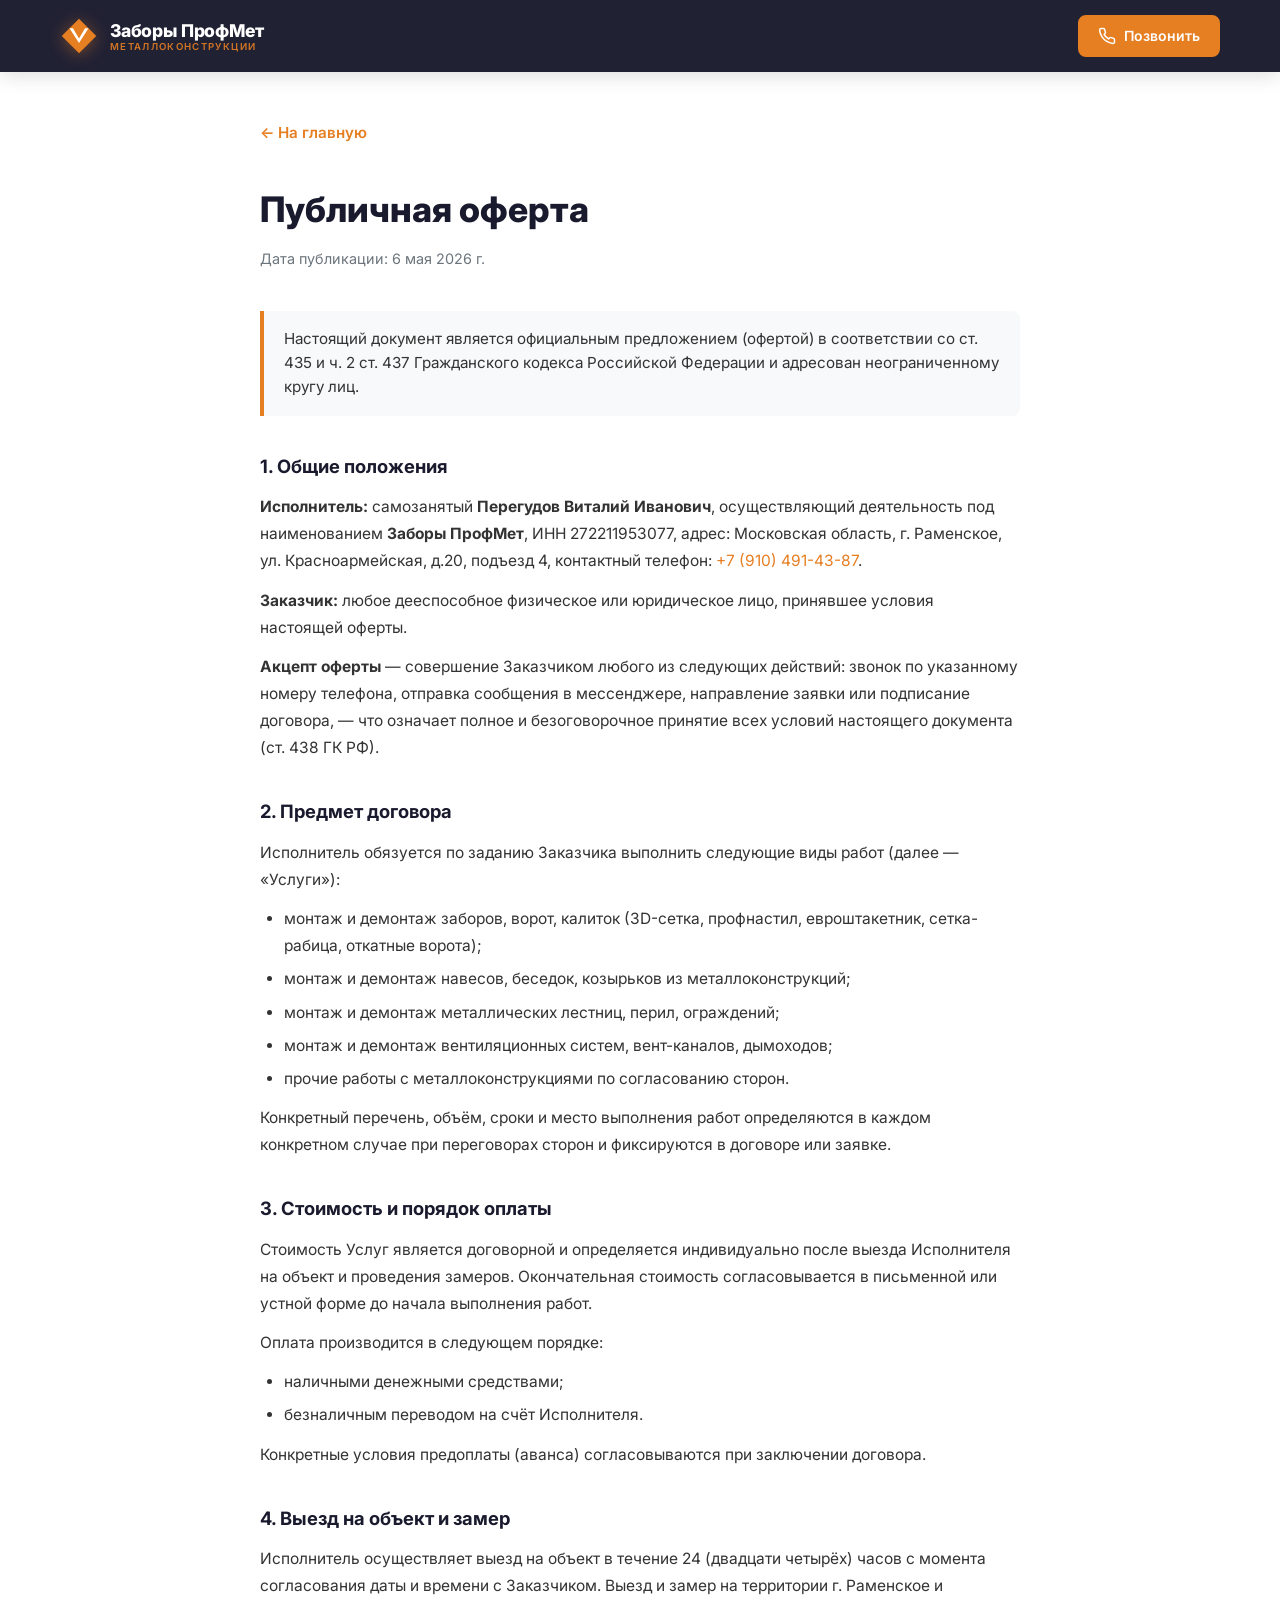
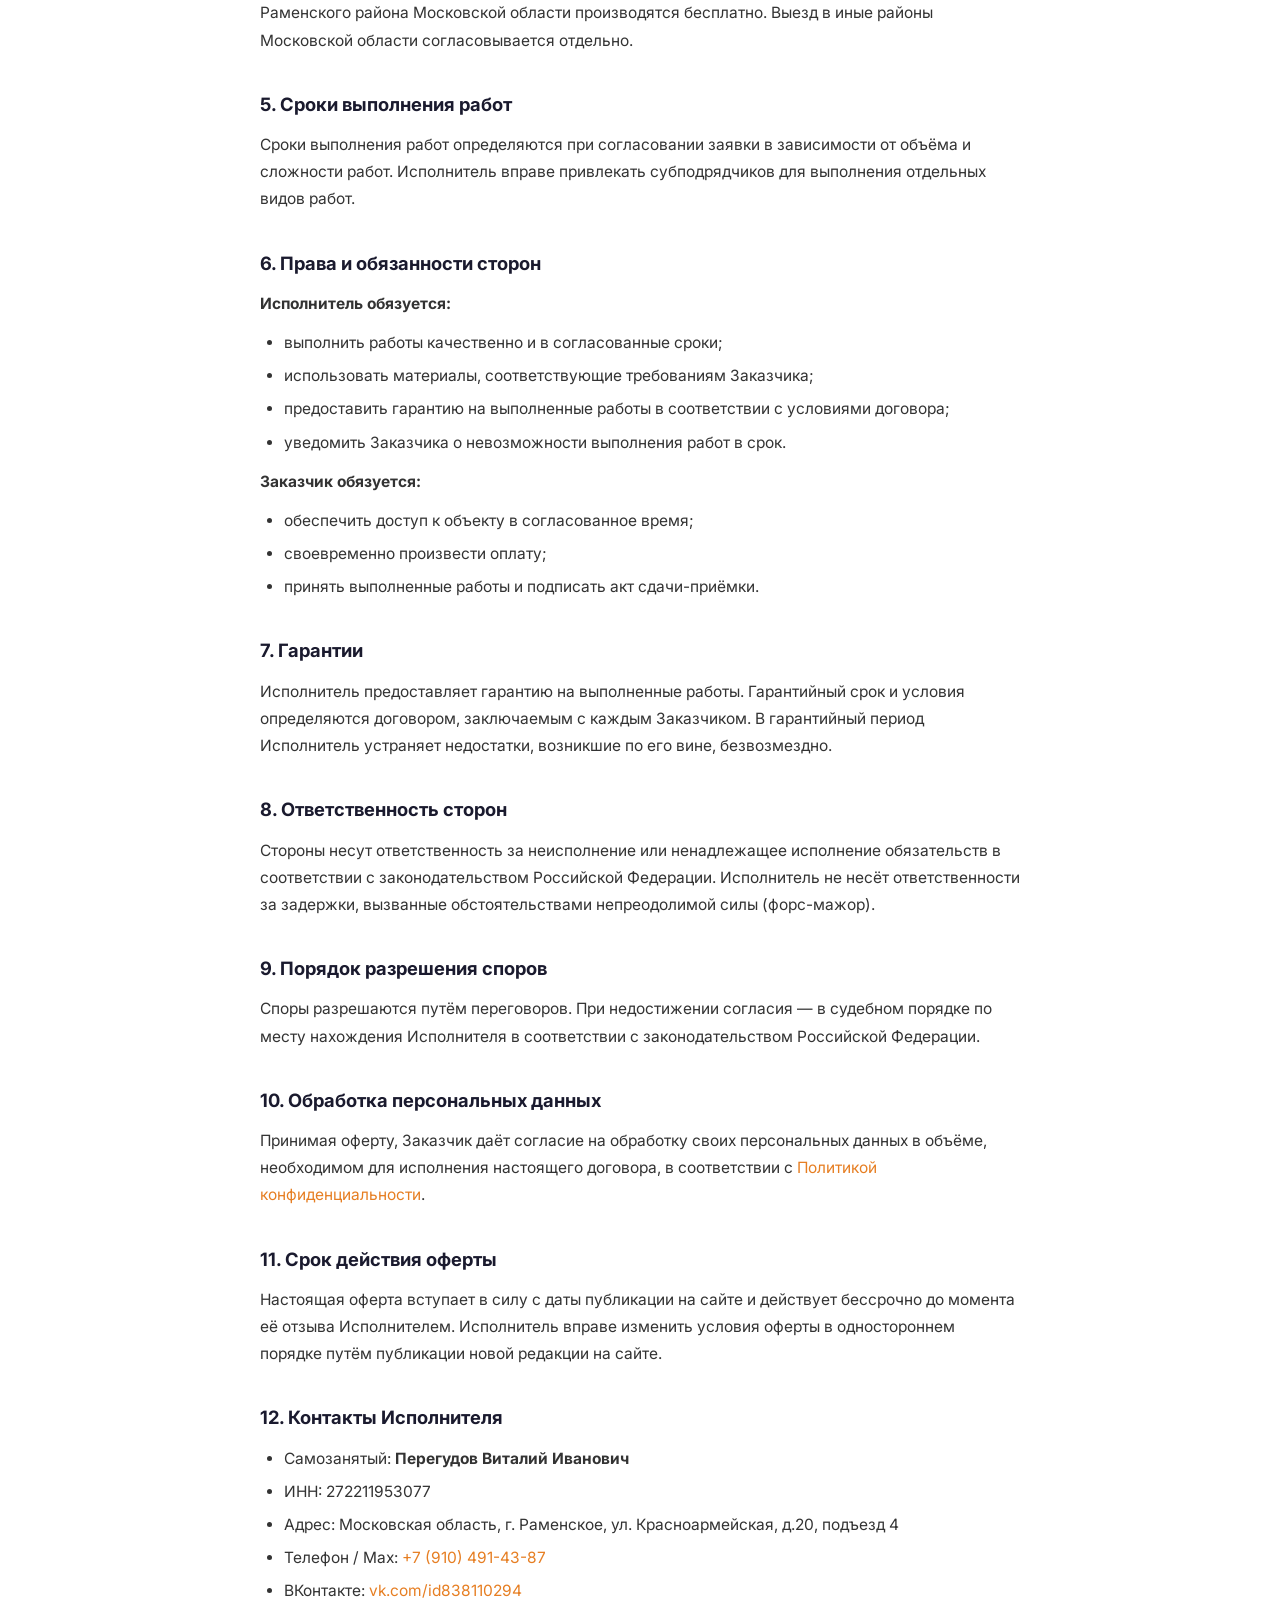
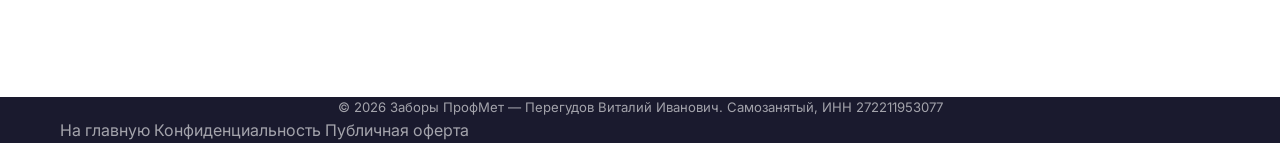
==== commit 12acadf3: "feat: обновлены реквизиты — Заборы ПрофМет, Перегудов В.И., ИНН 272211953077, самозанятый, адрес" ====
--- a/offer.html
+++ b/offer.html
@@ -3,9 +3,9 @@
 <head>
     <meta charset="UTF-8">
     <meta name="viewport" content="width=device-width, initial-scale=1.0">
-    <meta name="description" content="Публичная оферта ВитПрофМет — условия оказания услуг по монтажу металлоконструкций">
+    <meta name="description" content="Публичная оферта Заборы ПрофМет — условия оказания услуг по монтажу металлоконструкций">
     <meta name="robots" content="noindex, follow">
-    <title>Публичная оферта — ВитПрофМет</title>
+    <title>Публичная оферта — Заборы ПрофМет</title>
     <link rel="icon" type="image/svg+xml" href="data:image/svg+xml,%3Csvg xmlns='http://www.w3.org/2000/svg' viewBox='0 0 64 64'%3E%3Crect width='64' height='64' rx='12' fill='%231a1a2e'/%3E%3Ctext x='50%25' y='54%25' text-anchor='middle' dominant-baseline='middle' font-family='Arial,sans-serif' font-weight='800' font-size='30' fill='%23e67e22'%3EВ%3C/text%3E%3C/svg%3E">
     <link rel="preconnect" href="https://fonts.googleapis.com">
     <link rel="preconnect" href="https://fonts.gstatic.com" crossorigin>
@@ -38,7 +38,7 @@
                     <path d="M11 13L22 30L33 13L29 13L22 25L15 13Z" fill="white"/>
                 </svg>
                 <span class="logo__text">
-                    <span class="logo__name">ВитПрофМет</span>
+                    <span class="logo__name">Заборы ПрофМет</span>
                     <span class="logo__sub">Металлоконструкции</span>
                 </span>
             </a>
@@ -61,7 +61,7 @@
             </div>
 
             <h2>1. Общие положения</h2>
-            <p><strong>Исполнитель:</strong> физическое лицо / индивидуальный предприниматель, осуществляющий деятельность под наименованием <strong>ВитПрофМет</strong>, г. Раменское, Московская область, контактный телефон: <a href="tel:+79104914387">+7 (910) 491-43-87</a>.</p>
+            <p><strong>Исполнитель:</strong> самозанятый <strong>Перегудов Виталий Иванович</strong>, осуществляющий деятельность под наименованием <strong>Заборы ПрофМет</strong>, ИНН 272211953077, адрес: Московская область, г. Раменское, ул. Красноармейская, д.20, подъезд 4, контактный телефон: <a href="tel:+79104914387">+7 (910) 491-43-87</a>.</p>
             <p><strong>Заказчик:</strong> любое дееспособное физическое или юридическое лицо, принявшее условия настоящей оферты.</p>
             <p><strong>Акцепт оферты</strong> — совершение Заказчиком любого из следующих действий: звонок по указанному номеру телефона, отправка сообщения в мессенджере, направление заявки или подписание договора, — что означает полное и безоговорочное принятие всех условий настоящего документа (ст. 438 ГК РФ).</p>
 
@@ -123,16 +123,18 @@
 
             <h2>12. Контакты Исполнителя</h2>
             <ul>
+                <li>Самозанятый: <strong>Перегудов Виталий Иванович</strong></li>
+                <li>ИНН: 272211953077</li>
+                <li>Адрес: Московская область, г. Раменское, ул. Красноармейская, д.20, подъезд 4</li>
                 <li>Телефон / Max: <a href="tel:+79104914387">+7 (910) 491-43-87</a></li>
                 <li>ВКонтакте: <a href="https://vk.com/id838110294" target="_blank" rel="noopener">vk.com/id838110294</a></li>
-                <li>Регион деятельности: г. Раменское, Московская область</li>
             </ul>
         </div>
     </main>
 
     <footer class="footer">
         <div class="container footer__inner">
-            <p class="footer__copy">&copy; 2026 ВитПрофМет — Металлоконструкции. Раменское, МО</p>
+            <p class="footer__copy">&copy; 2026 Заборы ПрофМет — Перегудов Виталий Иванович. Самозанятый, ИНН 272211953077</p>
             <div class="footer__links">
                 <a href="index.html">На главную</a>
                 <a href="privacy.html">Конфиденциальность</a>
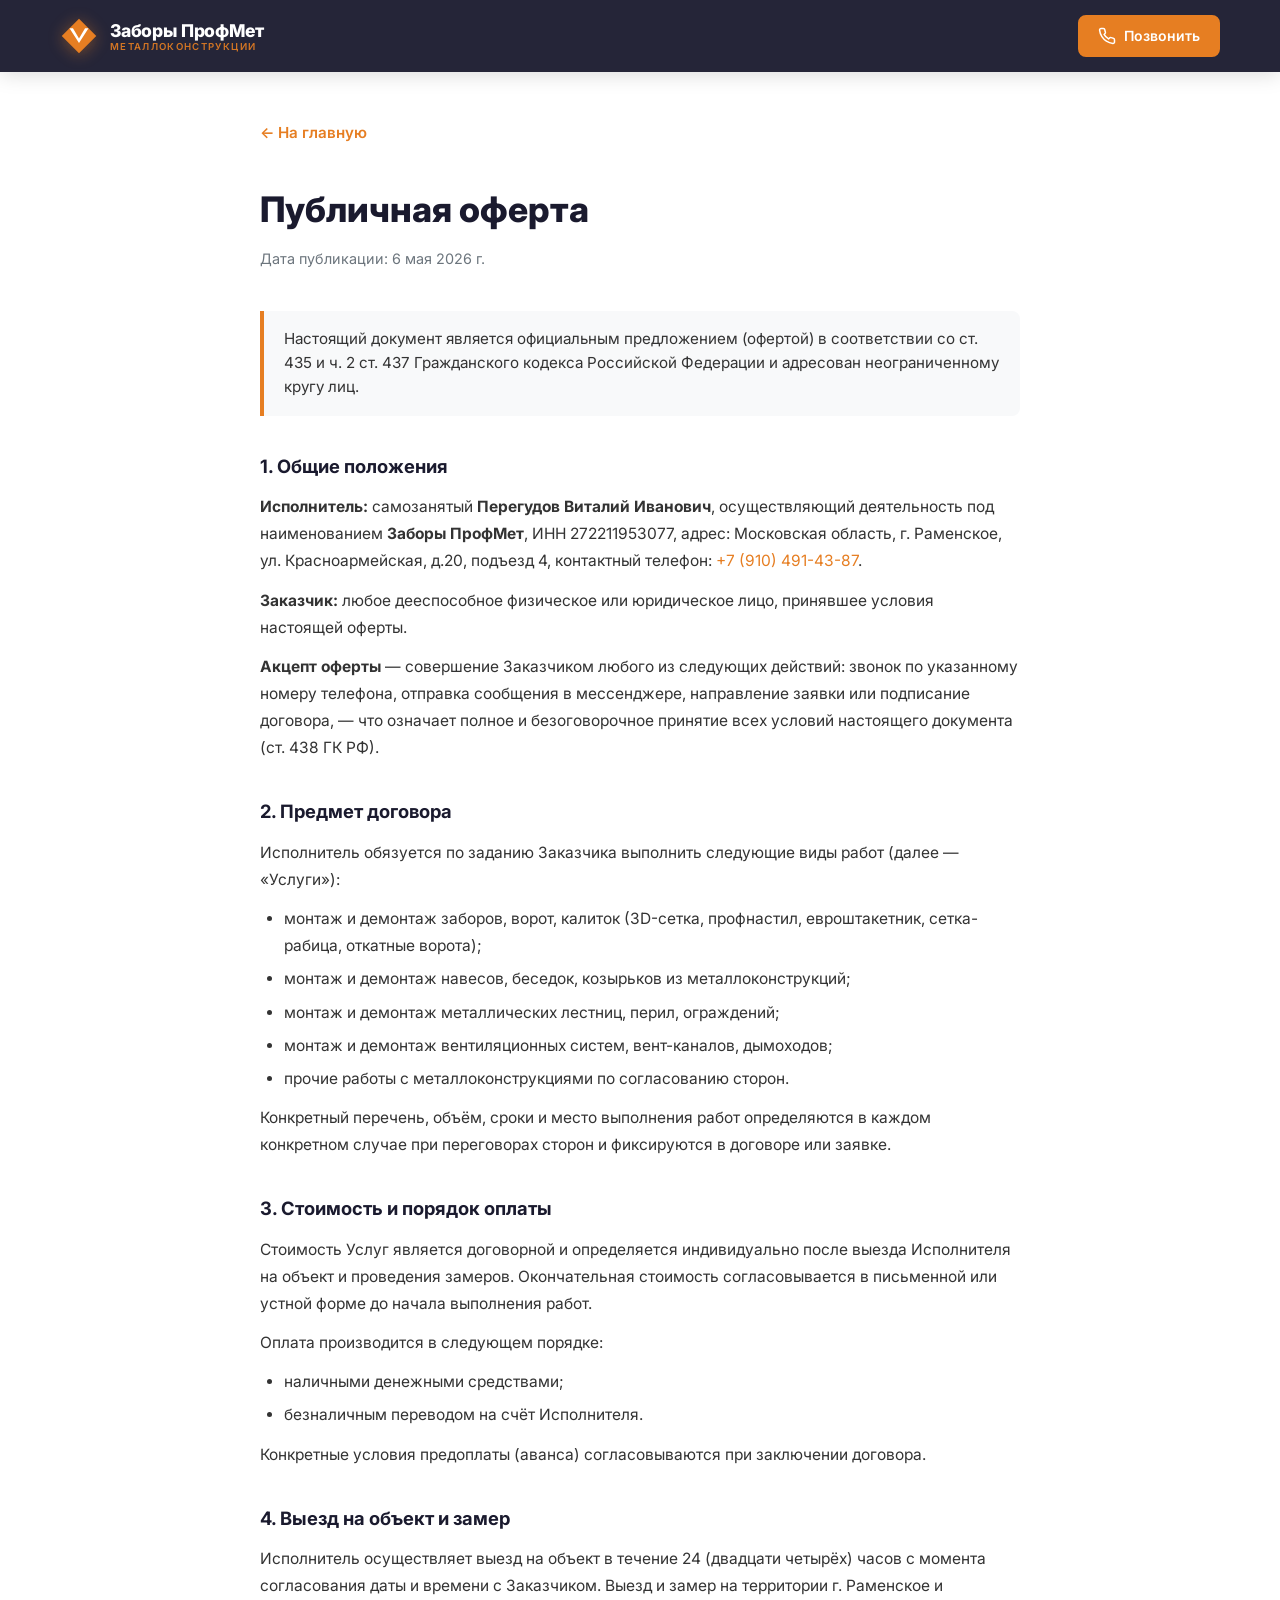
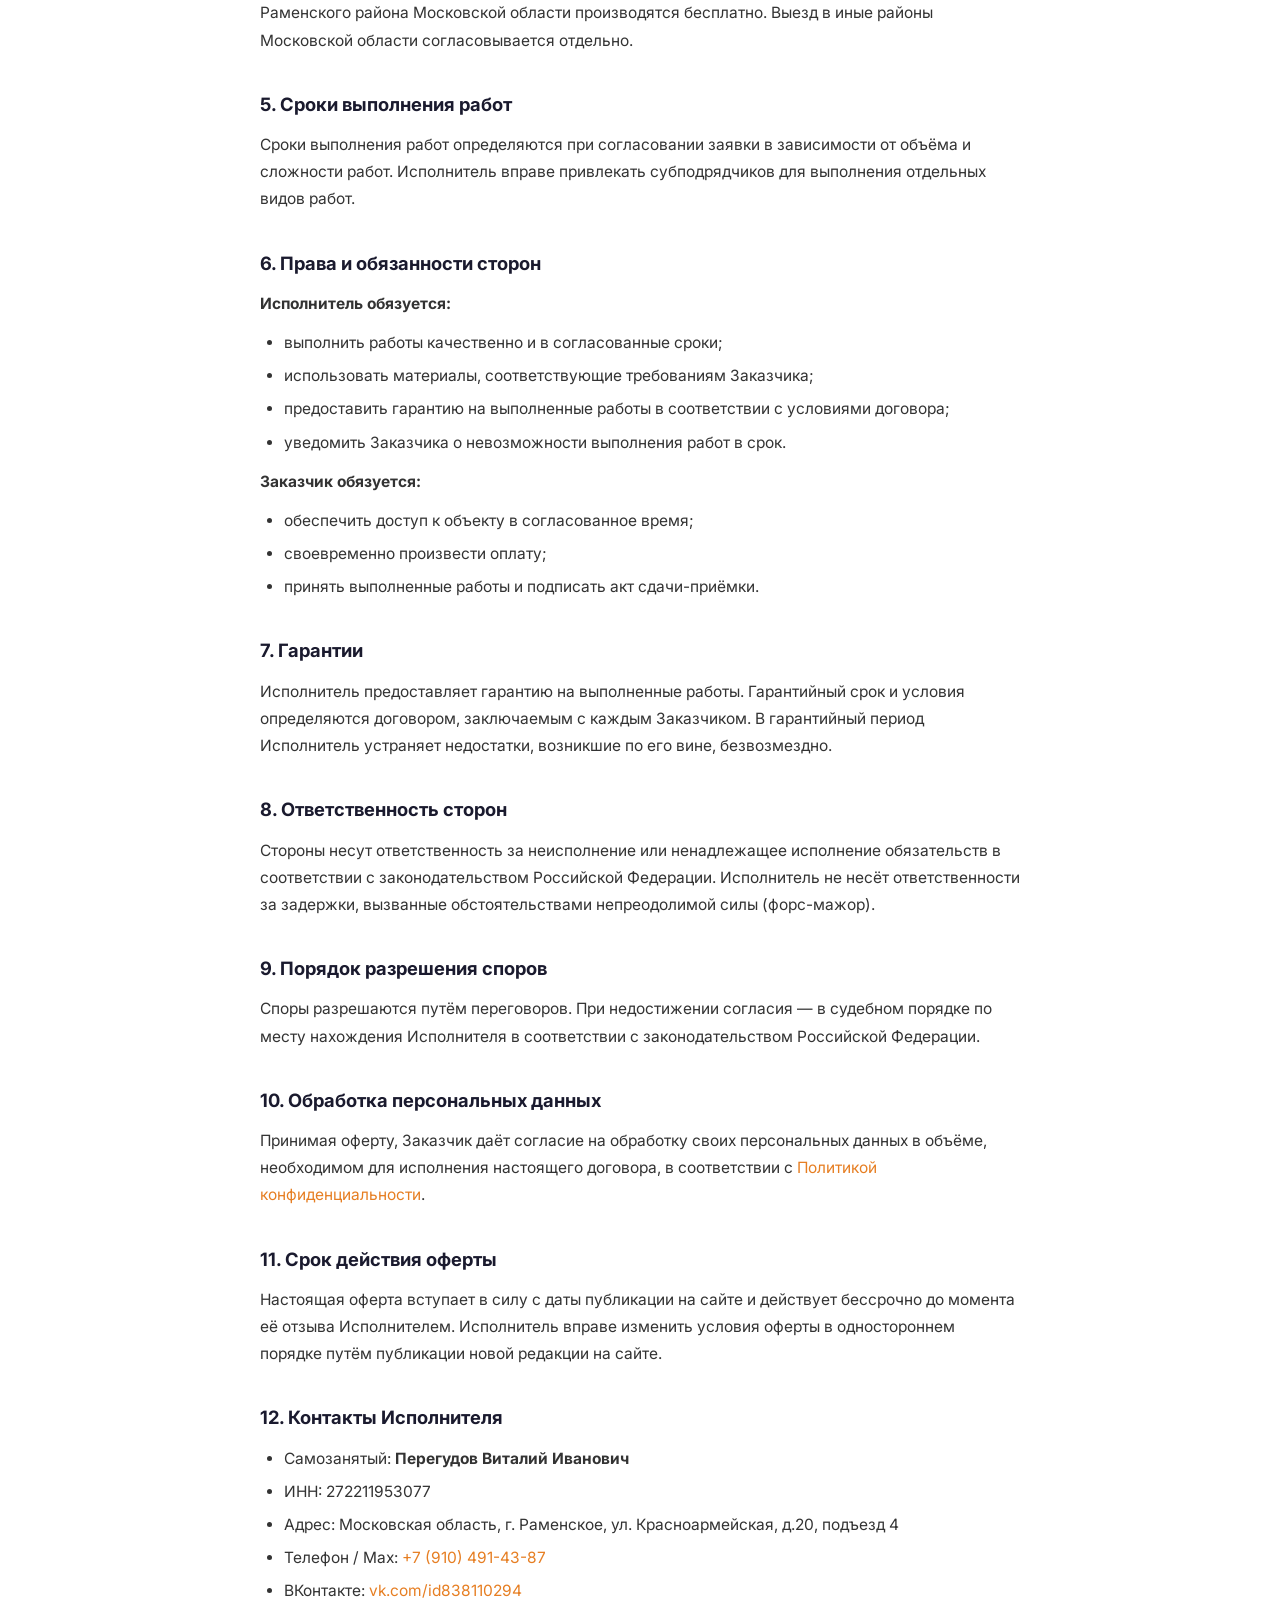
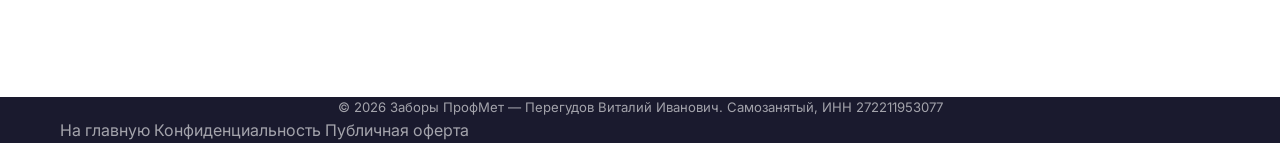
==== commit 01d52806: "fix: полный аудит - a11y, CSS, meta robots, print styles, focus mgmt" ====
--- a/offer.html
+++ b/offer.html
@@ -4,29 +4,14 @@
     <meta charset="UTF-8">
     <meta name="viewport" content="width=device-width, initial-scale=1.0">
     <meta name="description" content="Публичная оферта Заборы ПрофМет — условия оказания услуг по монтажу металлоконструкций">
-    <meta name="robots" content="noindex, follow">
+    <meta name="robots" content="index, follow">
     <title>Публичная оферта — Заборы ПрофМет</title>
-    <link rel="icon" type="image/svg+xml" href="data:image/svg+xml,%3Csvg xmlns='http://www.w3.org/2000/svg' viewBox='0 0 64 64'%3E%3Crect width='64' height='64' rx='12' fill='%231a1a2e'/%3E%3Ctext x='50%25' y='54%25' text-anchor='middle' dominant-baseline='middle' font-family='Arial,sans-serif' font-weight='800' font-size='30' fill='%23e67e22'%3EВ%3C/text%3E%3C/svg%3E">
+    <link rel="canonical" href="https://qone2m.github.io/Vitaly/offer.html">
+    <link rel="icon" type="image/svg+xml" href="data:image/svg+xml,%3Csvg xmlns='http://www.w3.org/2000/svg' viewBox='0 0 64 64'%3E%3Crect width='64' height='64' rx='12' fill='%231a1a2e'/%3E%3Ctext x='50%25' y='54%25' text-anchor='middle' dominant-baseline='middle' font-family='Arial,sans-serif' font-weight='800' font-size='30' fill='%23e67e22'%3EЗ%3C/text%3E%3C/svg%3E">
     <link rel="preconnect" href="https://fonts.googleapis.com">
     <link rel="preconnect" href="https://fonts.gstatic.com" crossorigin>
     <link href="https://fonts.googleapis.com/css2?family=Inter:wght@400;600;700;800&display=swap" rel="stylesheet">
     <link rel="stylesheet" href="css/style.css">
-    <style>
-        .legal-page { padding: 120px 0 80px; min-height: 100vh; background: var(--clr-bg); }
-        .legal-page .container { max-width: 800px; }
-        .legal-page h1 { font-size: clamp(1.6rem, 3vw, 2.2rem); font-weight: 800; color: var(--clr-dark); margin-bottom: 8px; }
-        .legal-page .legal-date { color: var(--clr-text-muted); font-size: 0.9rem; margin-bottom: 40px; }
-        .legal-page h2 { font-size: 1.15rem; font-weight: 700; color: var(--clr-dark); margin: 36px 0 12px; }
-        .legal-page p, .legal-page li { color: var(--clr-text); line-height: 1.75; font-size: 0.97rem; margin-bottom: 12px; }
-        .legal-page ul, .legal-page ol { padding-left: 24px; margin-bottom: 12px; }
-        .legal-page ul li, .legal-page ol li { margin-bottom: 6px; }
-        .legal-page a { color: var(--clr-accent); }
-        .legal-page a:hover { text-decoration: underline; }
-        .legal-back { display: inline-flex; align-items: center; gap: 8px; color: var(--clr-accent); font-weight: 600; margin-bottom: 36px; font-size: 0.95rem; transition: gap 0.2s; }
-        .legal-back:hover { gap: 12px; }
-        .header { background: rgba(26,26,46,0.97) !important; }
-        .offer-box { background: var(--clr-light); border-left: 4px solid var(--clr-accent); border-radius: 0 var(--radius-sm) var(--radius-sm) 0; padding: 16px 20px; margin: 24px 0; font-size: 0.95rem; color: var(--clr-text); }
-    </style>
 </head>
 <body>
 
--- a/css/style.css
+++ b/css/style.css
@@ -1176,20 +1176,8 @@
     }
 
     .about__grid {
-        grid-template-columns: repeat(2, 1fr);
+        grid-template-columns: 1fr;
         gap: 12px;
-    }
-
-    .about-card__value {
-        font-size: 1.9rem;
-    }
-
-    .about-card {
-        padding: 24px 20px;
-    }
-
-    .about__grid {
-        grid-template-columns: 1fr;
     }
 
     .process {
@@ -1333,6 +1321,42 @@
     visibility: visible;
 }
 
+/* ===== SKIP LINK (accessibility) ===== */
+.skip-link {
+    position: absolute;
+    top: -100%;
+    left: 16px;
+    z-index: 2002;
+    padding: 10px 24px;
+    background: var(--clr-accent);
+    color: #fff;
+    font-weight: 700;
+    font-size: 0.9rem;
+    border-radius: 0 0 var(--radius-sm) var(--radius-sm);
+    transition: top 0.2s;
+}
+.skip-link:focus {
+    top: 0;
+}
+
+/* ===== FOCUS VISIBLE (keyboard navigation) ===== */
+:focus-visible {
+    outline: 2px solid var(--clr-accent);
+    outline-offset: 3px;
+    border-radius: 3px;
+}
+a:focus:not(:focus-visible),
+button:focus:not(:focus-visible) {
+    outline: none;
+}
+
+.service-card:focus-visible,
+.gallery-item:focus-visible,
+.filter-btn:focus-visible {
+    outline: 2px solid var(--clr-accent);
+    outline-offset: 3px;
+}
+
 /* ===== ANIMATIONS ===== */
 @media (prefers-reduced-motion: reduce) {
     *,
@@ -1347,3 +1371,38 @@
         scroll-behavior: auto;
     }
 }
+
+/* ===== LEGAL PAGES ===== */
+.legal-page { padding: 120px 0 80px; min-height: 100vh; background: var(--clr-bg); }
+.legal-page .container { max-width: 800px; }
+.legal-page h1 { font-size: clamp(1.6rem, 3vw, 2.2rem); font-weight: 800; color: var(--clr-dark); margin-bottom: 8px; }
+.legal-page .legal-date { color: var(--clr-text-muted); font-size: 0.9rem; margin-bottom: 40px; }
+.legal-page h2 { font-size: 1.15rem; font-weight: 700; color: var(--clr-dark); margin: 36px 0 12px; }
+.legal-page p,
+.legal-page li { color: var(--clr-text); line-height: 1.75; font-size: 0.97rem; margin-bottom: 12px; }
+.legal-page ul,
+.legal-page ol { padding-left: 24px; margin-bottom: 12px; }
+.legal-page ul li,
+.legal-page ol li { margin-bottom: 6px; }
+.legal-page a { color: var(--clr-accent); }
+.legal-page a:hover { text-decoration: underline; }
+.legal-back { display: inline-flex; align-items: center; gap: 8px; color: var(--clr-accent); font-weight: 600; margin-bottom: 36px; font-size: 0.95rem; transition: gap 0.2s; }
+.legal-back:hover { gap: 12px; }
+.legal-page .header { background: rgba(26,26,46,0.97) !important; }
+.offer-box { background: var(--clr-light); border-left: 4px solid var(--clr-accent); border-radius: 0 var(--radius-sm) var(--radius-sm) 0; padding: 16px 20px; margin: 24px 0; font-size: 0.95rem; color: var(--clr-text); }
+
+/* ===== PRINT STYLES ===== */
+@media print {
+    .header,
+    .fab-call,
+    .lightbox,
+    .nav-overlay,
+    .hero__scroll,
+    .burger,
+    .cta,
+    .hero__badge { display: none !important; }
+    body { background: white !important; color: black !important; }
+    .hero { min-height: auto; background: none !important; }
+    .hero__overlay { display: none; }
+    a[href^="http"]::after { content: " (" attr(href) ")"; font-size: 0.8em; }
+}
